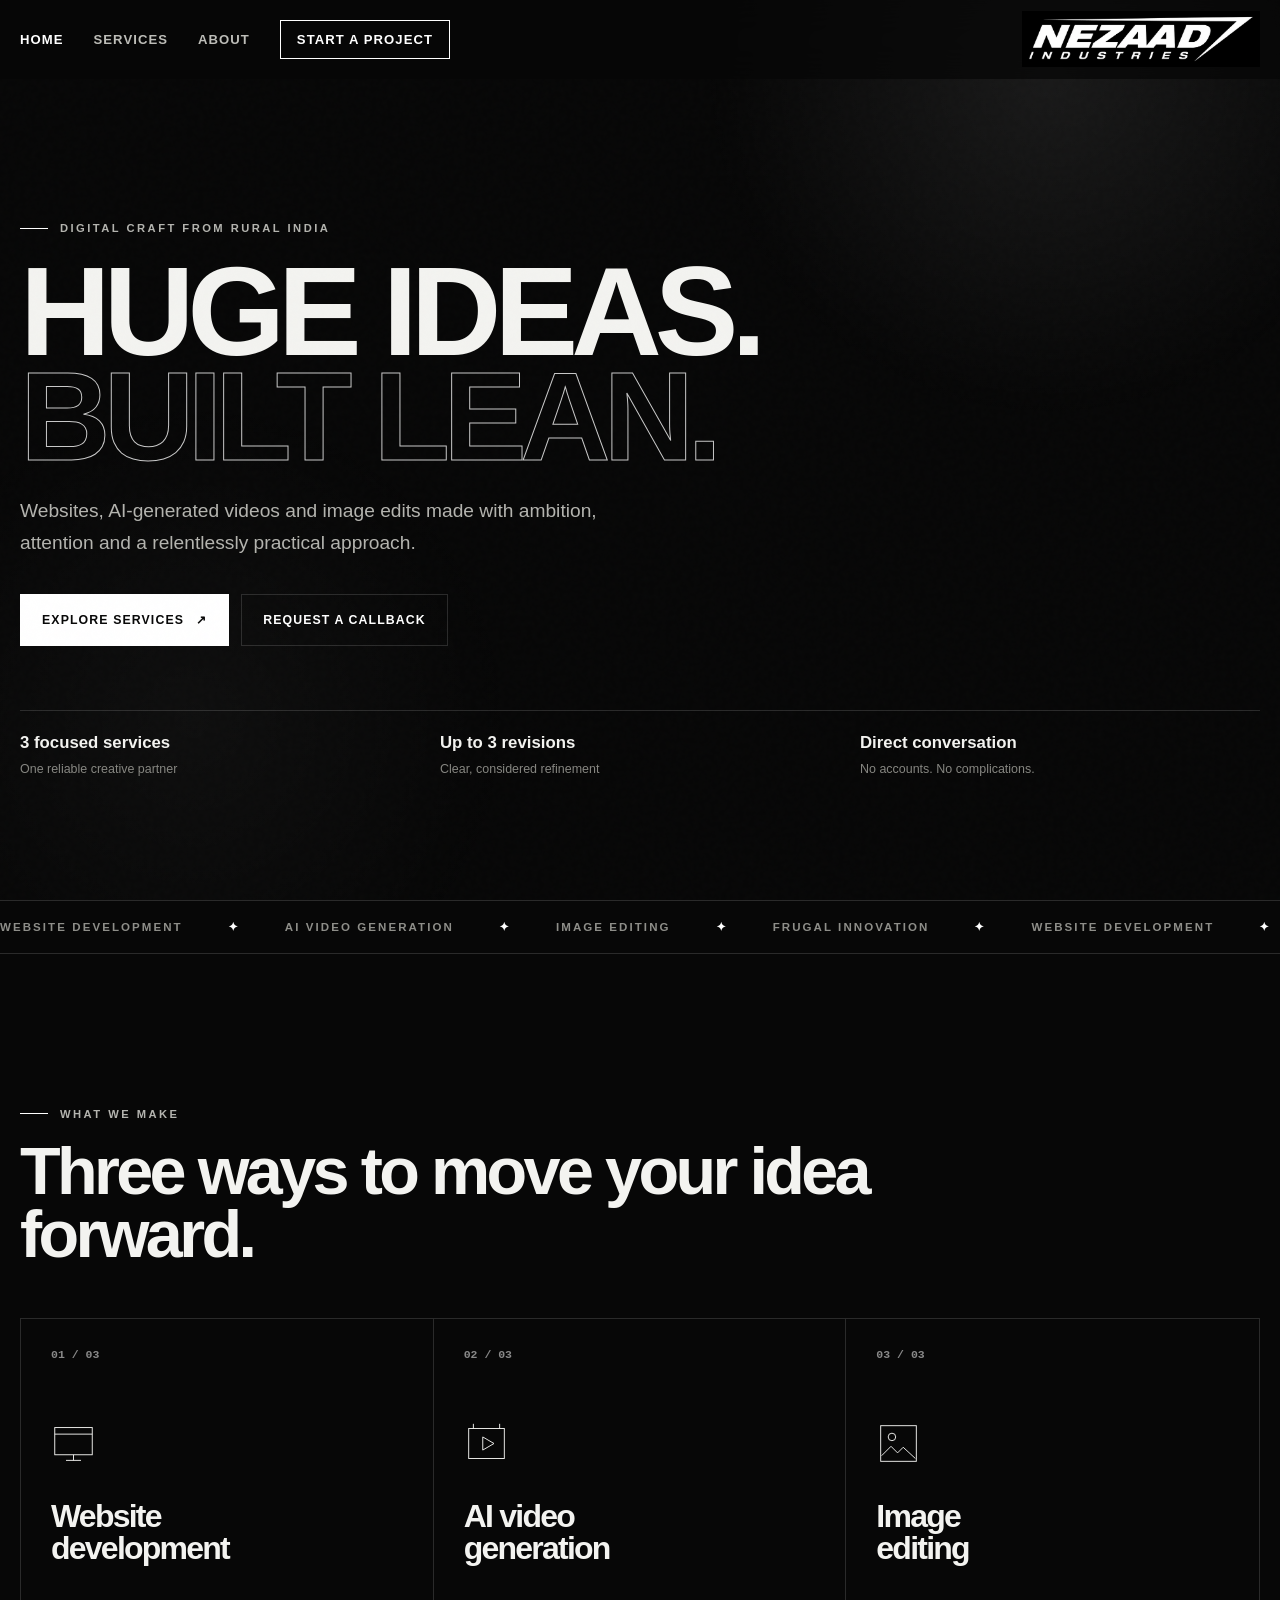
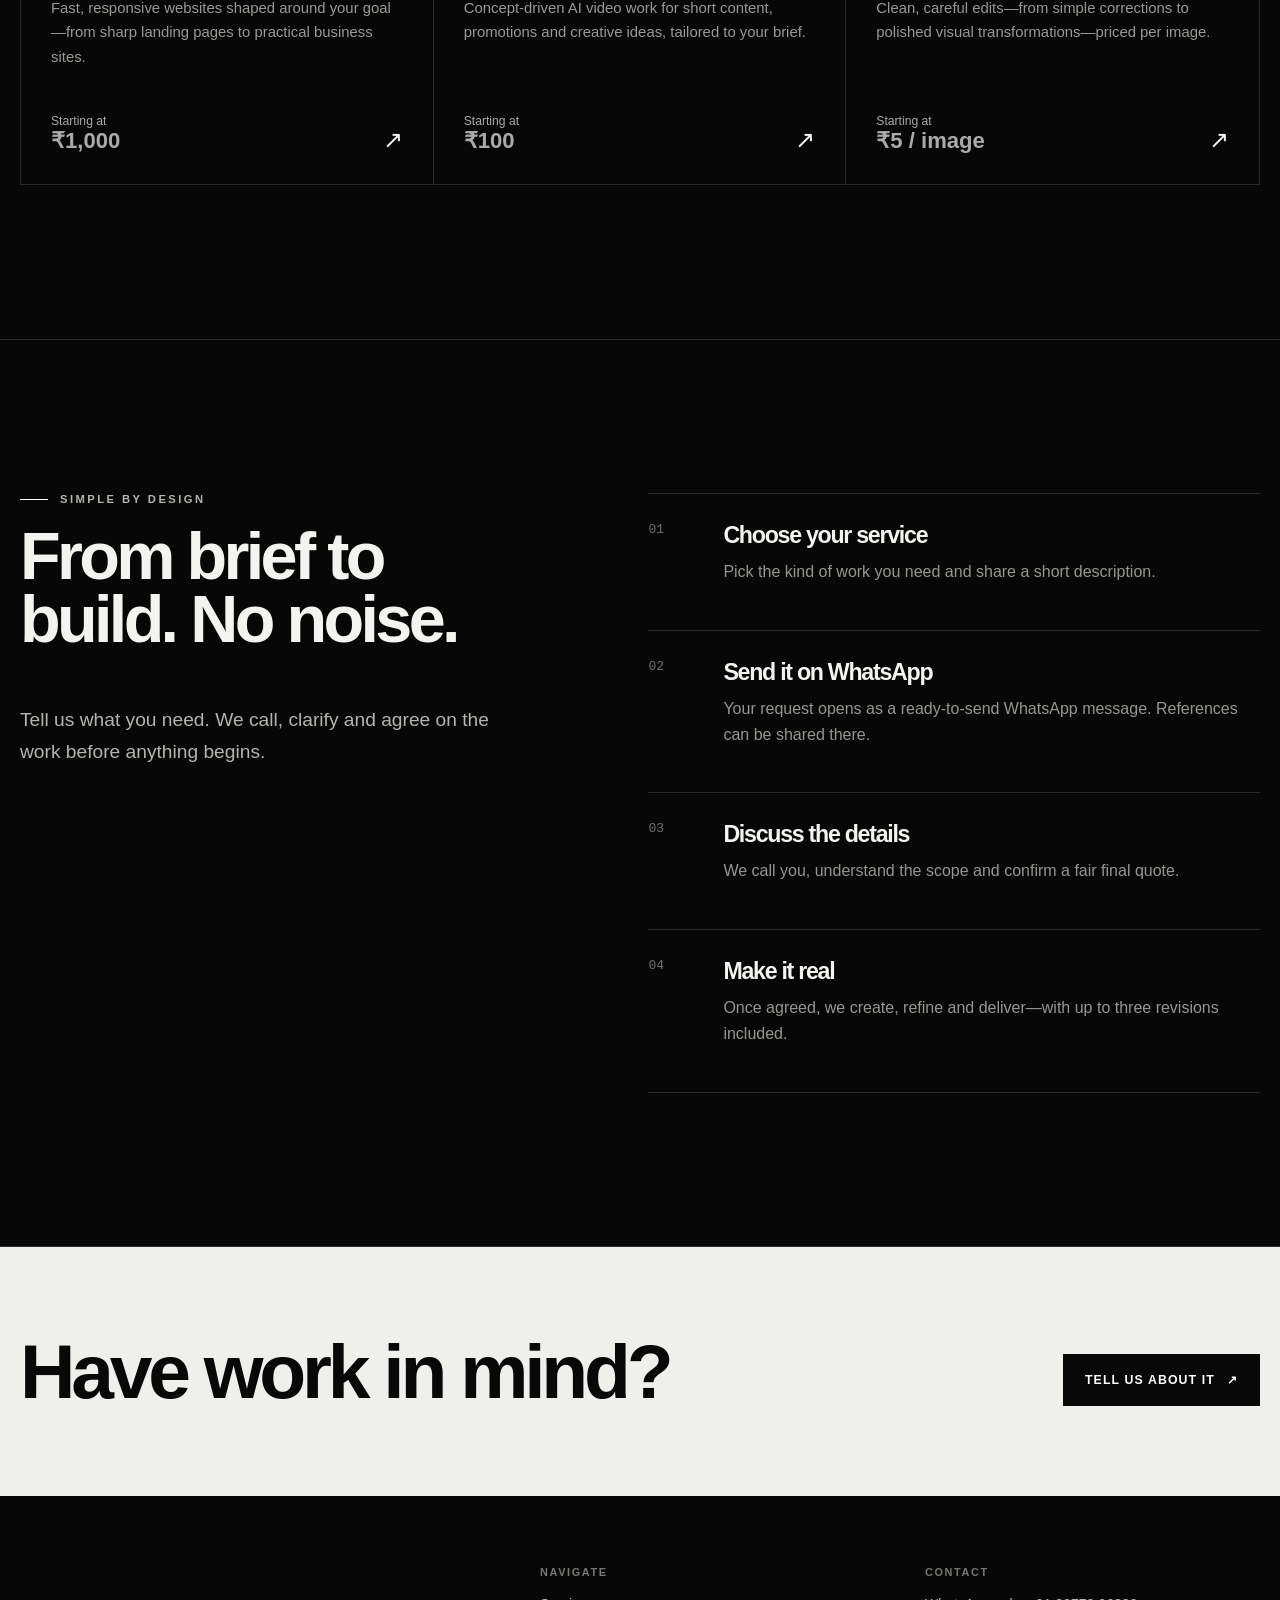
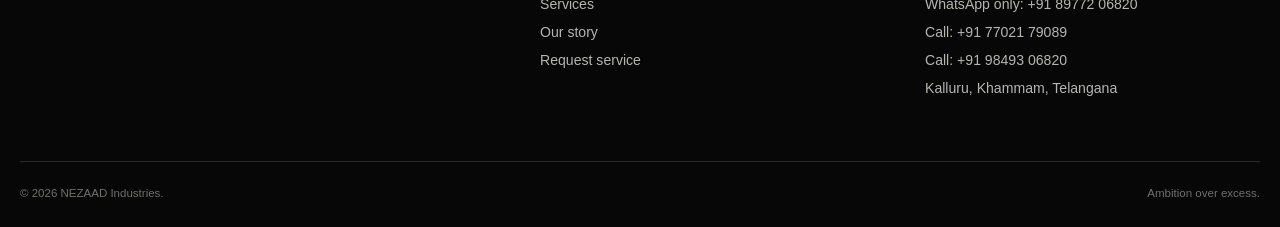
==== index.html @ 126085fe "Add files via upload" ====
<!doctype html>
<html lang="en">
<head>
  <meta charset="utf-8"><meta name="viewport" content="width=device-width,initial-scale=1">
  <title>NEZAAD Industries — Digital Work, Built Lean</title>
  <meta name="description" content="Affordable website development, AI video generation and image editing from NEZAAD Industries in Telangana, India.">
  <meta name="theme-color" content="#070707"><link rel="icon" href="assets/favicon.svg"><link rel="stylesheet" href="assets/styles.css">
</head>
<body>
<a class="skip-link" href="#main">Skip to content</a>
<header class="site-header"><div class="container nav">
  <a class="wordmark" href="index.html" aria-label="NEZAAD Industries home"><img src="assets/nezaad-logo-cropped.webp" alt="NEZAAD Industries"></a>
  <button class="menu-button" aria-label="Open navigation" aria-expanded="false"><svg viewBox="0 0 24 24" fill="none" stroke="currentColor"><path d="M3 7h18M3 12h18M3 17h18"/></svg></button>
  <nav class="nav-links" aria-label="Main navigation"><a href="index.html" aria-current="page">Home</a><a href="services.html">Services</a><a href="about.html">About</a><a class="nav-cta" href="contact.html">Start a project</a></nav>
</div></header>
<main id="main">
  <section class="hero"><div class="container hero-copy">
    <div class="eyebrow reveal">Digital craft from rural India</div>
    <h1 class="display reveal">Huge ideas.<br><em>Built lean.</em></h1>
    <p class="lede reveal">Websites, AI-generated videos and image edits made with ambition, attention and a relentlessly practical approach.</p>
    <div class="actions reveal"><a class="button" href="services.html">Explore services <span>↗</span></a><a class="button button-outline" href="contact.html">Request a callback</a></div>
    <div class="hero-bottom reveal"><div class="hero-stat"><strong>3 focused services</strong><span>One reliable creative partner</span></div><div class="hero-stat"><strong>Up to 3 revisions</strong><span>Clear, considered refinement</span></div><div class="hero-stat"><strong>Direct conversation</strong><span>No accounts. No complications.</span></div></div>
  </div></section>
  <div class="marquee" aria-hidden="true"><div class="marquee-track"><span>Website development</span><span>AI video generation</span><span>Image editing</span><span>Frugal innovation</span><span>Website development</span><span>AI video generation</span><span>Image editing</span><span>Frugal innovation</span></div></div>

  <section class="section"><div class="container">
    <div class="eyebrow reveal">What we make</div><h2 class="section-title reveal">Three ways to move your idea forward.</h2>
    <div class="service-grid reveal">
      <a class="service-card" href="contact.html?service=Website%20Development"><span class="card-index">01 / 03</span><svg class="card-icon" viewBox="0 0 48 48" fill="none" stroke="currentColor"><rect x="4" y="7" width="40" height="29"/><path d="M4 14h40M16 42h16M24 36v6"/></svg><h3>Website<br>development</h3><p class="card-copy">Fast, responsive websites shaped around your goal—from sharp landing pages to practical business sites.</p><div class="card-footer"><span class="card-price">Starting at<strong>₹1,000</strong></span><span class="arrow">↗</span></div></a>
      <a class="service-card" href="contact.html?service=AI%20Video%20Generation"><span class="card-index">02 / 03</span><svg class="card-icon" viewBox="0 0 48 48" fill="none" stroke="currentColor"><rect x="5" y="8" width="38" height="32"/><path d="m20 17 12 7-12 7zM10 3v5M38 3v5"/></svg><h3>AI video<br>generation</h3><p class="card-copy">Concept-driven AI video work for short content, promotions and creative ideas, tailored to your brief.</p><div class="card-footer"><span class="card-price">Starting at<strong>₹100</strong></span><span class="arrow">↗</span></div></a>
      <a class="service-card" href="contact.html?service=Image%20Editing"><span class="card-index">03 / 03</span><svg class="card-icon" viewBox="0 0 48 48" fill="none" stroke="currentColor"><rect x="5" y="5" width="38" height="38"/><circle cx="17" cy="17" r="4"/><path d="m6 37 10-10 7 7 6-6 13 12"/></svg><h3>Image<br>editing</h3><p class="card-copy">Clean, careful edits—from simple corrections to polished visual transformations—priced per image.</p><div class="card-footer"><span class="card-price">Starting at<strong>₹5 / image</strong></span><span class="arrow">↗</span></div></a>
    </div>
  </div></section>

  <section class="section"><div class="container split">
    <div class="sticky-copy"><div class="eyebrow reveal">Simple by design</div><h2 class="section-title reveal">From brief to build. No noise.</h2><p class="lede reveal">Tell us what you need. We call, clarify and agree on the work before anything begins.</p></div>
    <div class="steps reveal"><div class="step"><span class="step-num">01</span><div><h3>Choose your service</h3><p>Pick the kind of work you need and share a short description.</p></div></div><div class="step"><span class="step-num">02</span><div><h3>Send it on WhatsApp</h3><p>Your request opens as a ready-to-send WhatsApp message. References can be shared there.</p></div></div><div class="step"><span class="step-num">03</span><div><h3>Discuss the details</h3><p>We call you, understand the scope and confirm a fair final quote.</p></div></div><div class="step"><span class="step-num">04</span><div><h3>Make it real</h3><p>Once agreed, we create, refine and deliver—with up to three revisions included.</p></div></div></div>
  </div></section>

  <section class="cta-band"><div class="container cta-band-inner"><h2>Have work in mind?</h2><a class="button" href="contact.html">Tell us about it <span>↗</span></a></div></section>
</main>
<footer class="footer"><div class="container"><div class="footer-top"><div><h3>Navigate</h3><div class="footer-links"><a href="services.html">Services</a><a href="about.html">Our story</a><a href="contact.html">Request service</a></div></div><div><h3>Contact</h3><div class="footer-links"><a href="https://wa.me/918977206820" target="_blank" rel="noopener">WhatsApp only: +91 89772 06820</a><a href="tel:+917702179089">Call: +91 77021 79089</a><a href="tel:+919849306820">Call: +91 98493 06820</a><span>Kalluru, Khammam, Telangana</span></div></div></div><div class="footer-bottom"><span>© <span data-year></span> NEZAAD Industries.</span><span>Ambition over excess.</span></div></div></footer>
<script src="assets/script.js"></script>
</body></html>
---- assets/styles.css ----
/* NEZAAD Industries — monochrome design system */
:root {
  --ink: #070707;
  --paper: #f3f3f0;
  --muted: #a6a6a1;
  --line: rgba(255,255,255,.14);
  --panel: #101010;
  --max: 1240px;
  --radius: 2px;
}
* { box-sizing: border-box; }
html { scroll-behavior: smooth; }
body {
  margin: 0;
  color: var(--paper);
  background: var(--ink);
  font-family: Inter, ui-sans-serif, -apple-system, BlinkMacSystemFont, "Segoe UI", sans-serif;
  -webkit-font-smoothing: antialiased;
  overflow-x: hidden;
}
body::before {
  content: ""; position: fixed; inset: 0; z-index: -2; pointer-events: none;
  background: radial-gradient(circle at 82% 8%, rgba(255,255,255,.08), transparent 26%),
              radial-gradient(circle at 15% 80%, rgba(255,255,255,.035), transparent 25%);
}
body::after {
  content: ""; position: fixed; inset: 0; z-index: 10; pointer-events: none; opacity: .025;
  background-image: url("data:image/svg+xml,%3Csvg viewBox='0 0 180 180' xmlns='http://www.w3.org/2000/svg'%3E%3Cfilter id='n'%3E%3CfeTurbulence type='fractalNoise' baseFrequency='.9' numOctaves='4' stitchTiles='stitch'/%3E%3C/filter%3E%3Crect width='100%25' height='100%25' filter='url(%23n)' opacity='.7'/%3E%3C/svg%3E");
}
a { color: inherit; text-decoration: none; }
button, input, textarea, select { font: inherit; }
img { display: block; max-width: 100%; }
::selection { color: #000; background: #fff; }
.container { width: min(calc(100% - 40px), var(--max)); margin-inline: auto; }
.skip-link { position: fixed; left: 16px; top: -80px; z-index: 100; padding: 12px 16px; background: #fff; color: #000; }
.skip-link:focus { top: 16px; }

/* Header */
.site-header { position: sticky; top: 0; z-index: 50; border-bottom: 1px solid transparent; background: rgba(7,7,7,.76); backdrop-filter: blur(18px); transition: border-color .3s; }
.site-header.scrolled { border-color: var(--line); }
.nav { min-height: 78px; display: flex; align-items: center; justify-content: space-between; }
.wordmark { font-size: 1rem; font-weight: 900; letter-spacing: -.03em; }
.wordmark span { color: var(--muted); font-size: .7rem; margin-left: 7px; letter-spacing: .18em; font-weight: 600; }
.nav-links { display: flex; align-items: center; gap: 30px; }
.nav-links > a { color: #bdbdb8; font-size: .82rem; font-weight: 650; letter-spacing: .08em; text-transform: uppercase; transition: color .2s; }
.nav-links > a:hover, .nav-links > a[aria-current="page"] { color: #fff; }
.nav-cta { border: 1px solid #fff !important; padding: 11px 16px; color: #fff !important; }
.menu-button { display: none; width: 44px; height: 44px; color: #fff; background: transparent; border: 1px solid var(--line); }
.menu-button svg { width: 20px; margin: auto; }

/* Shared typography */
.eyebrow { display: flex; align-items: center; gap: 12px; color: #b4b4af; font-size: .7rem; font-weight: 700; letter-spacing: .22em; text-transform: uppercase; }
.eyebrow::before { content: ""; width: 28px; height: 1px; background: #fff; }
h1, h2, h3, p { margin-top: 0; }
h1, h2, h3 { letter-spacing: -.055em; }
.display { margin: 25px 0; font-size: clamp(3.4rem, 9.8vw, 9.4rem); line-height: .84; font-weight: 850; text-transform: uppercase; }
.display em { color: transparent; -webkit-text-stroke: 1px rgba(255,255,255,.78); font-style: normal; }
.section-title { max-width: 880px; margin: 20px 0 52px; font-size: clamp(2.4rem, 5.2vw, 5.4rem); line-height: .95; font-weight: 800; }
.lede { max-width: 640px; color: #b4b4af; font-size: clamp(1.05rem, 1.5vw, 1.28rem); line-height: 1.7; }
.meta { color: #888883; font-size: .76rem; letter-spacing: .12em; text-transform: uppercase; }

/* Buttons */
.actions { display: flex; flex-wrap: wrap; gap: 12px; margin-top: 34px; }
.button { display: inline-flex; min-height: 52px; align-items: center; justify-content: center; gap: 12px; padding: 0 21px; border: 1px solid #fff; background: #fff; color: #080808; cursor: pointer; font-size: .77rem; font-weight: 800; letter-spacing: .09em; text-transform: uppercase; transition: .25s ease; }
.button:hover { background: transparent; color: #fff; transform: translateY(-2px); }
.button-outline { background: transparent; color: #fff; border-color: var(--line); }
.button-outline:hover { border-color: #fff; }
.button svg { width: 17px; height: 17px; }

/* Home */
.hero { min-height: calc(100svh - 78px); display: grid; align-items: center; padding: 70px 0 50px; border-bottom: 1px solid var(--line); position: relative; }
.hero-copy { position: relative; z-index: 1; }
.hero-logo { position: absolute; right: -6vw; top: 50%; width: min(53vw, 780px); opacity: .09; transform: translateY(-50%) rotate(-3deg); filter: contrast(1.3); pointer-events: none; }
.hero-bottom { margin-top: 64px; padding-top: 22px; border-top: 1px solid var(--line); display: grid; grid-template-columns: 1fr 1fr 1fr; gap: 20px; }
.hero-stat strong { display: block; font-size: 1.05rem; margin-bottom: 6px; }
.hero-stat span { color: #868681; font-size: .78rem; }
.marquee { border-bottom: 1px solid var(--line); overflow: hidden; }
.marquee-track { width: max-content; display: flex; gap: 45px; padding: 19px 0; animation: ticker 25s linear infinite; color: #8e8e89; font-size: .72rem; font-weight: 700; letter-spacing: .18em; text-transform: uppercase; }
.marquee-track span::after { content: "✦"; margin-left: 45px; color: #fff; }
@keyframes ticker { to { transform: translateX(-50%); } }
.section { padding: clamp(90px, 12vw, 170px) 0; border-bottom: 1px solid var(--line); }
.service-grid { display: grid; grid-template-columns: repeat(3,1fr); border: 1px solid var(--line); }
.service-card { min-height: 420px; padding: 30px; display: flex; flex-direction: column; border-right: 1px solid var(--line); transition: .35s ease; position: relative; overflow: hidden; }
.service-card:last-child { border-right: 0; }
.service-card::after { content: ""; position: absolute; inset: 100% 0 0; background: #f1f1ee; transition: inset .38s cubic-bezier(.2,.8,.2,1); z-index: -1; }
.service-card:hover { color: #090909; }
.service-card:hover::after { inset: 0; }
.service-card:hover .card-copy, .service-card:hover .card-price { color: #41413e; }
.card-index { font: 600 .72rem/1 monospace; color: #888; }
.card-icon { width: 45px; height: 45px; margin: 60px 0 34px; }
.service-card h3 { font-size: 2rem; line-height: 1; }
.card-copy { color: #999994; line-height: 1.65; font-size: .93rem; transition: color .3s; }
.card-footer { margin-top: auto; display: flex; justify-content: space-between; align-items: end; padding-top: 30px; }
.card-price { color: #aaa; font-size: .76rem; transition: color .3s; }
.card-price strong { display: block; color: currentColor; font-size: 1.38rem; }
.arrow { font-size: 1.5rem; }
.split { display: grid; grid-template-columns: .9fr 1.1fr; gap: clamp(50px, 10vw, 150px); align-items: start; }
.sticky-copy { position: sticky; top: 120px; }
.steps { border-top: 1px solid var(--line); }
.step { display: grid; grid-template-columns: 55px 1fr; gap: 20px; padding: 28px 0; border-bottom: 1px solid var(--line); }
.step-num { color: #70706c; font-family: monospace; }
.step h3 { margin-bottom: 10px; font-size: 1.45rem; }
.step p { color: #969691; line-height: 1.65; }
.cta-band { padding: 90px 0; background: #efefec; color: #080808; }
.cta-band-inner { display: flex; justify-content: space-between; align-items: end; gap: 30px; }
.cta-band h2 { max-width: 750px; margin: 0; font-size: clamp(2.7rem, 6vw, 6rem); line-height: .9; }
.cta-band .button { background: #080808; color: #fff; border-color: #080808; white-space: nowrap; }
.cta-band .button:hover { background: transparent; color: #080808; }

/* Inner pages */
.page-hero { padding: clamp(90px, 13vw, 165px) 0 80px; border-bottom: 1px solid var(--line); }
.page-hero h1 { max-width: 1100px; margin: 28px 0 35px; font-size: clamp(3.5rem, 9vw, 8.8rem); line-height: .87; text-transform: uppercase; }
.page-hero .lede { margin-left: auto; }
.detail-list { border-top: 1px solid var(--line); }
.detail-row { display: grid; grid-template-columns: 70px 1.2fr 1.1fr auto; gap: 35px; align-items: start; padding: 48px 0; border-bottom: 1px solid var(--line); }
.detail-num { color: #72726e; font-family: monospace; }
.detail-row h2 { font-size: clamp(1.8rem, 3vw, 3.1rem); }
.detail-row p { color: #999994; line-height: 1.7; }
.detail-price { min-width: 130px; text-align: right; }
.detail-price strong { font-size: 1.45rem; }
.tags { display: flex; flex-wrap: wrap; gap: 7px; margin-top: 19px; }
.tag { padding: 8px 10px; border: 1px solid var(--line); color: #aaa; font-size: .68rem; text-transform: uppercase; letter-spacing: .08em; }
.terms-note { margin-top: 55px; padding: 25px; border: 1px solid var(--line); color: #a6a6a1; line-height: 1.7; }
.terms-note strong { color: #fff; }
.story-grid { display: grid; grid-template-columns: 1fr 1fr; gap: clamp(50px, 10vw, 150px); }
.story-large { font-size: clamp(2rem, 3.8vw, 4rem); line-height: 1.08; font-weight: 700; letter-spacing: -.04em; }
.story-copy p { color: #aaa; font-size: 1.05rem; line-height: 1.85; }
.values { display: grid; grid-template-columns: repeat(3,1fr); margin-top: 90px; border-top: 1px solid var(--line); }
.value { padding: 28px 30px 10px 0; border-right: 1px solid var(--line); }
.value + .value { padding-left: 30px; }
.value:last-child { border-right: 0; }
.value strong { display: block; margin: 25px 0 15px; font-size: 1.3rem; }
.value p { color: #92928d; line-height: 1.6; }

/* Form */
.contact-layout { display: grid; grid-template-columns: .7fr 1.3fr; gap: clamp(50px, 9vw, 125px); }
.contact-aside { position: sticky; top: 120px; align-self: start; }
.contact-item { display: block; margin-top: 28px; padding-top: 20px; border-top: 1px solid var(--line); }
.contact-item span { display: block; color: #797975; margin-bottom: 7px; font-size: .68rem; letter-spacing: .14em; text-transform: uppercase; }
.contact-item strong { font-size: 1.02rem; }
.form { display: grid; grid-template-columns: 1fr 1fr; gap: 24px 18px; }
.field { display: flex; flex-direction: column; gap: 9px; }
.field.full { grid-column: 1/-1; }
.field label { color: #a9a9a4; font-size: .72rem; font-weight: 700; letter-spacing: .11em; text-transform: uppercase; }
.field input, .field textarea, .field select { width: 100%; color: #fff; background: #0d0d0d; border: 1px solid #292929; border-radius: 0; outline: 0; padding: 16px; transition: border .2s, background .2s; }
.field input, .field select { height: 55px; }
.field textarea { min-height: 150px; resize: vertical; }
.field input:focus, .field textarea:focus, .field select:focus { border-color: #fff; background: #111; }
.field select { appearance: none; background-image: linear-gradient(45deg,transparent 50%,#aaa 50%),linear-gradient(135deg,#aaa 50%,transparent 50%); background-position: calc(100% - 20px) 24px,calc(100% - 15px) 24px; background-size: 5px 5px; background-repeat: no-repeat; }
.field option { background: #111; }
.checkbox { grid-column: 1/-1; display: flex; gap: 12px; color: #999; line-height: 1.5; font-size: .82rem; }
.checkbox input { accent-color: #fff; width: 18px; height: 18px; flex: 0 0 auto; }
.form-note { grid-column: 1/-1; color: #70706c; font-size: .75rem; line-height: 1.6; }
.submit-row { grid-column: 1/-1; display: flex; align-items: center; gap: 16px; flex-wrap: wrap; }
.submit-row .button { min-width: 220px; }
#form-status { color: #aaa; font-size: .8rem; }

/* Footer */
.footer { padding: 70px 0 28px; }
.footer-top { display: grid; grid-template-columns: 1.3fr 1fr 1fr; gap: 50px; padding-bottom: 65px; }
.footer-logo { width: min(380px,100%); opacity: .92; }
.footer h3 { margin-bottom: 18px; color: #777773; font-size: .68rem; letter-spacing: .15em; text-transform: uppercase; }
.footer-links { display: flex; flex-direction: column; gap: 12px; color: #b5b5b0; font-size: .88rem; }
.footer-links a:hover { color: #fff; }
.footer-bottom { display: flex; justify-content: space-between; gap: 20px; padding-top: 25px; border-top: 1px solid var(--line); color: #6f6f6b; font-size: .72rem; }

.reveal { opacity: 0; transform: translateY(24px); transition: opacity .7s ease, transform .7s ease; }
.reveal.visible { opacity: 1; transform: none; }
@media (prefers-reduced-motion: reduce) { html { scroll-behavior: auto; } *, *::before, *::after { animation-duration: .01ms !important; animation-iteration-count: 1 !important; transition-duration: .01ms !important; } .reveal { opacity: 1; transform: none; } }

@media (max-width: 820px) {
  .container { width: min(calc(100% - 28px), var(--max)); }
  .nav { min-height: 68px; }
  .menu-button { display: grid; place-items: center; }
  .nav-links { display: none; position: absolute; left: 0; right: 0; top: 68px; padding: 18px 14px 25px; background: #090909; border-bottom: 1px solid var(--line); flex-direction: column; align-items: stretch; gap: 0; }
  .nav-links.open { display: flex; }
  .nav-links > a { padding: 16px; border-bottom: 1px solid var(--line); }
  .nav-cta { margin-top: 10px; text-align: center; }
  .hero { min-height: auto; padding-top: 90px; }
  .display { font-size: clamp(3.15rem, 17vw, 6.5rem); }
  .hero-logo { width: 100vw; right: -35vw; top: 35%; }
  .hero-bottom { grid-template-columns: 1fr; gap: 16px; margin-top: 58px; }
  .service-grid { grid-template-columns: 1fr; }
  .service-card { min-height: 355px; border-right: 0; border-bottom: 1px solid var(--line); }
  .service-card:last-child { border-bottom: 0; }
  .card-icon { margin: 38px 0 25px; }
  .split, .story-grid, .contact-layout { grid-template-columns: 1fr; }
  .sticky-copy, .contact-aside { position: static; }
  .cta-band-inner { align-items: start; flex-direction: column; }
  .detail-row { grid-template-columns: 45px 1fr; gap: 20px 10px; }
  .detail-row > p, .detail-price { grid-column: 2; text-align: left; }
  .values { grid-template-columns: 1fr; }
  .value, .value + .value { padding: 25px 0; border-right: 0; border-bottom: 1px solid var(--line); }
  .form { grid-template-columns: 1fr; }
  .field, .field.full, .checkbox, .form-note, .submit-row { grid-column: 1; }
  .footer-top { grid-template-columns: 1fr 1fr; }
  .footer-brand { grid-column: 1/-1; }
  .footer-bottom { flex-direction: column; }
}

/* Primary brand logo treatment */
.wordmark { display: block; width: clamp(178px, 19vw, 238px); }
.wordmark img { width: 100%; height: auto; }
.hero-brand { width: min(580px, 77vw); margin: 0 0 clamp(44px, 7vh, 74px); }
@media (max-width: 820px) {
  .wordmark { width: 170px; }
  .hero-brand { width: min(500px, 92vw); margin-bottom: 50px; }
}

/* Header composition: navigation left, brand mark upper-right */
.wordmark { order: 3; margin-left: 34px; flex: 0 0 auto; }
.nav-links { order: 1; margin-right: auto; }
.menu-button { order: 1; }
.footer-top { grid-template-columns: 1fr 1fr; max-width: 720px; margin-left: auto; }
@media (max-width: 820px) {
  .nav { justify-content: space-between; }
  .wordmark { order: 3; margin-left: auto; width: min(168px, 52vw); }
  .menu-button { order: 1; }
  .nav-links { order: 2; }
  .footer-top { grid-template-columns: 1fr 1fr; margin-left: 0; max-width: none; }
}
@media (max-width: 480px) {
  .footer-top { grid-template-columns: 1fr; gap: 34px; }
  .display { font-size: clamp(2.85rem, 16vw, 4.8rem); }
  .page-hero h1 { font-size: clamp(2.8rem, 15vw, 5rem); }
  .section { padding-block: 78px; }
  .service-card { min-height: 330px; padding: 24px; }
  .submit-row .button { width: 100%; min-width: 0; }
}
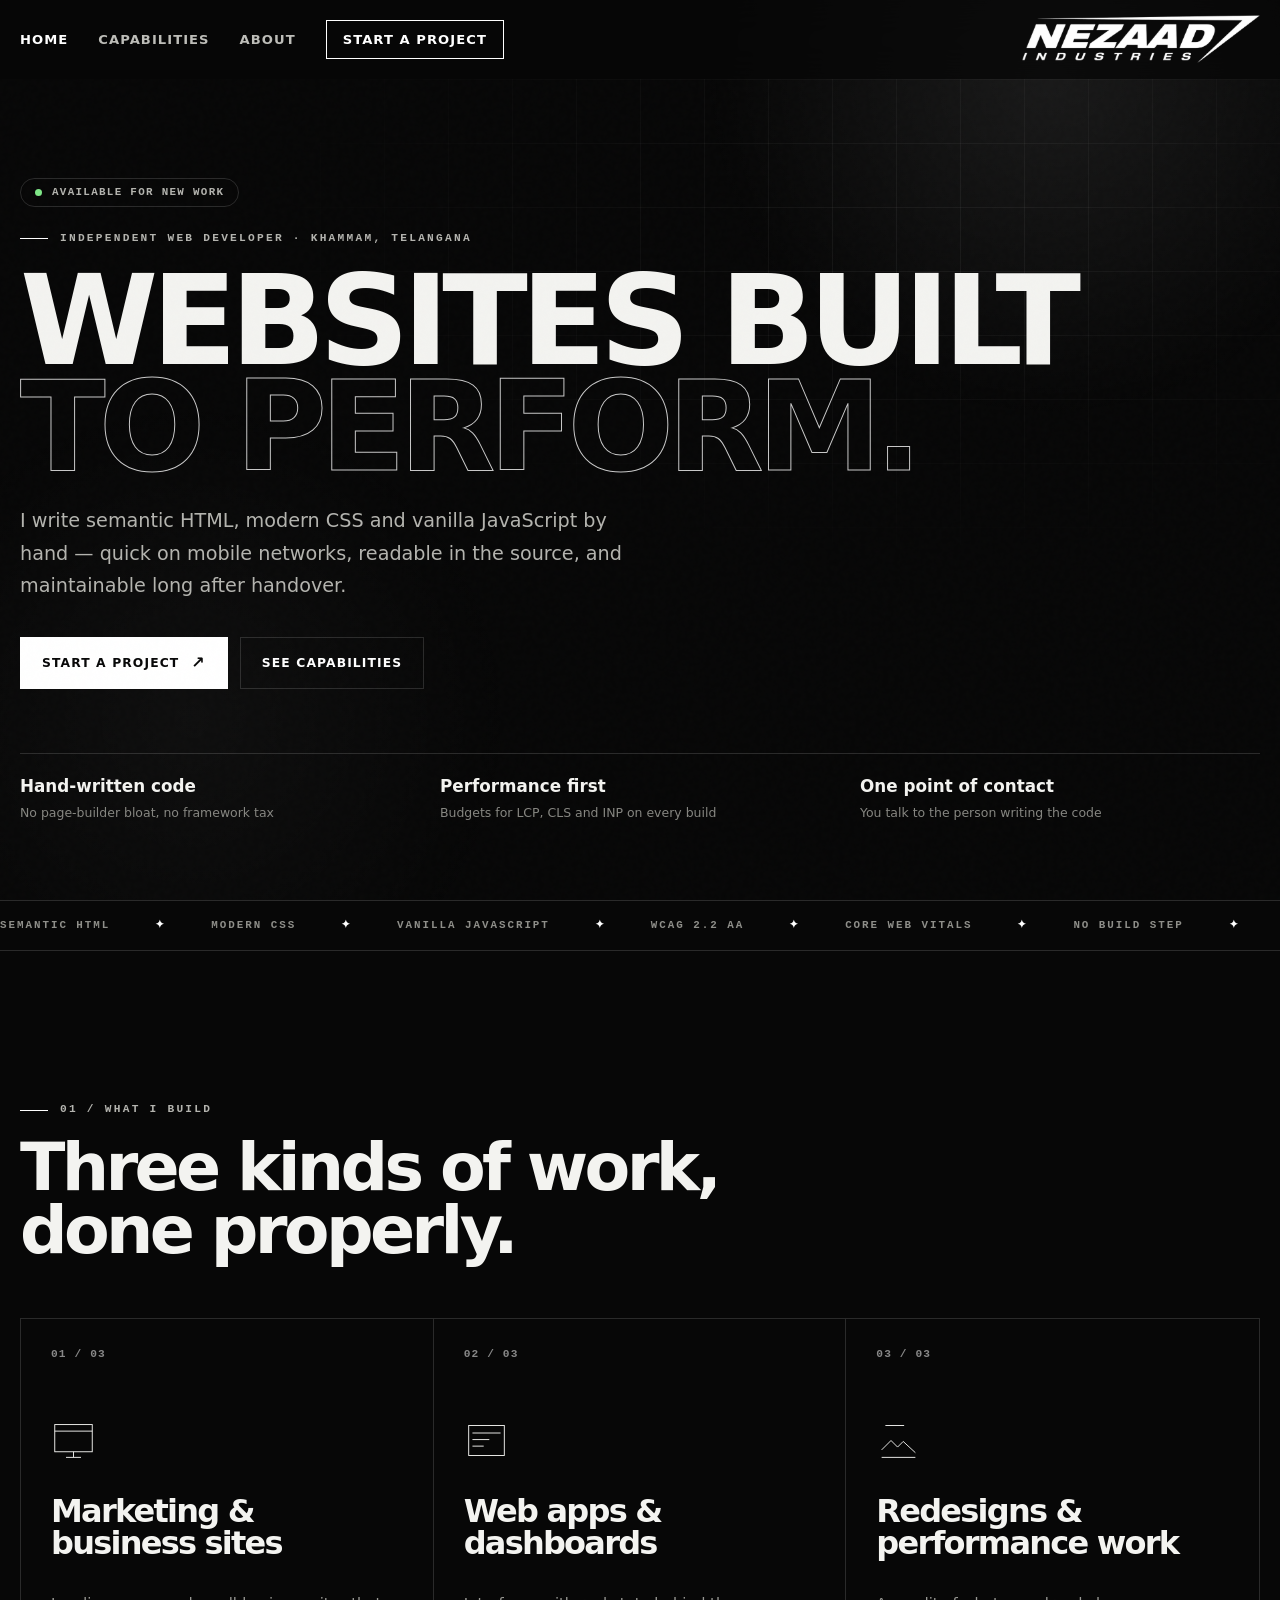
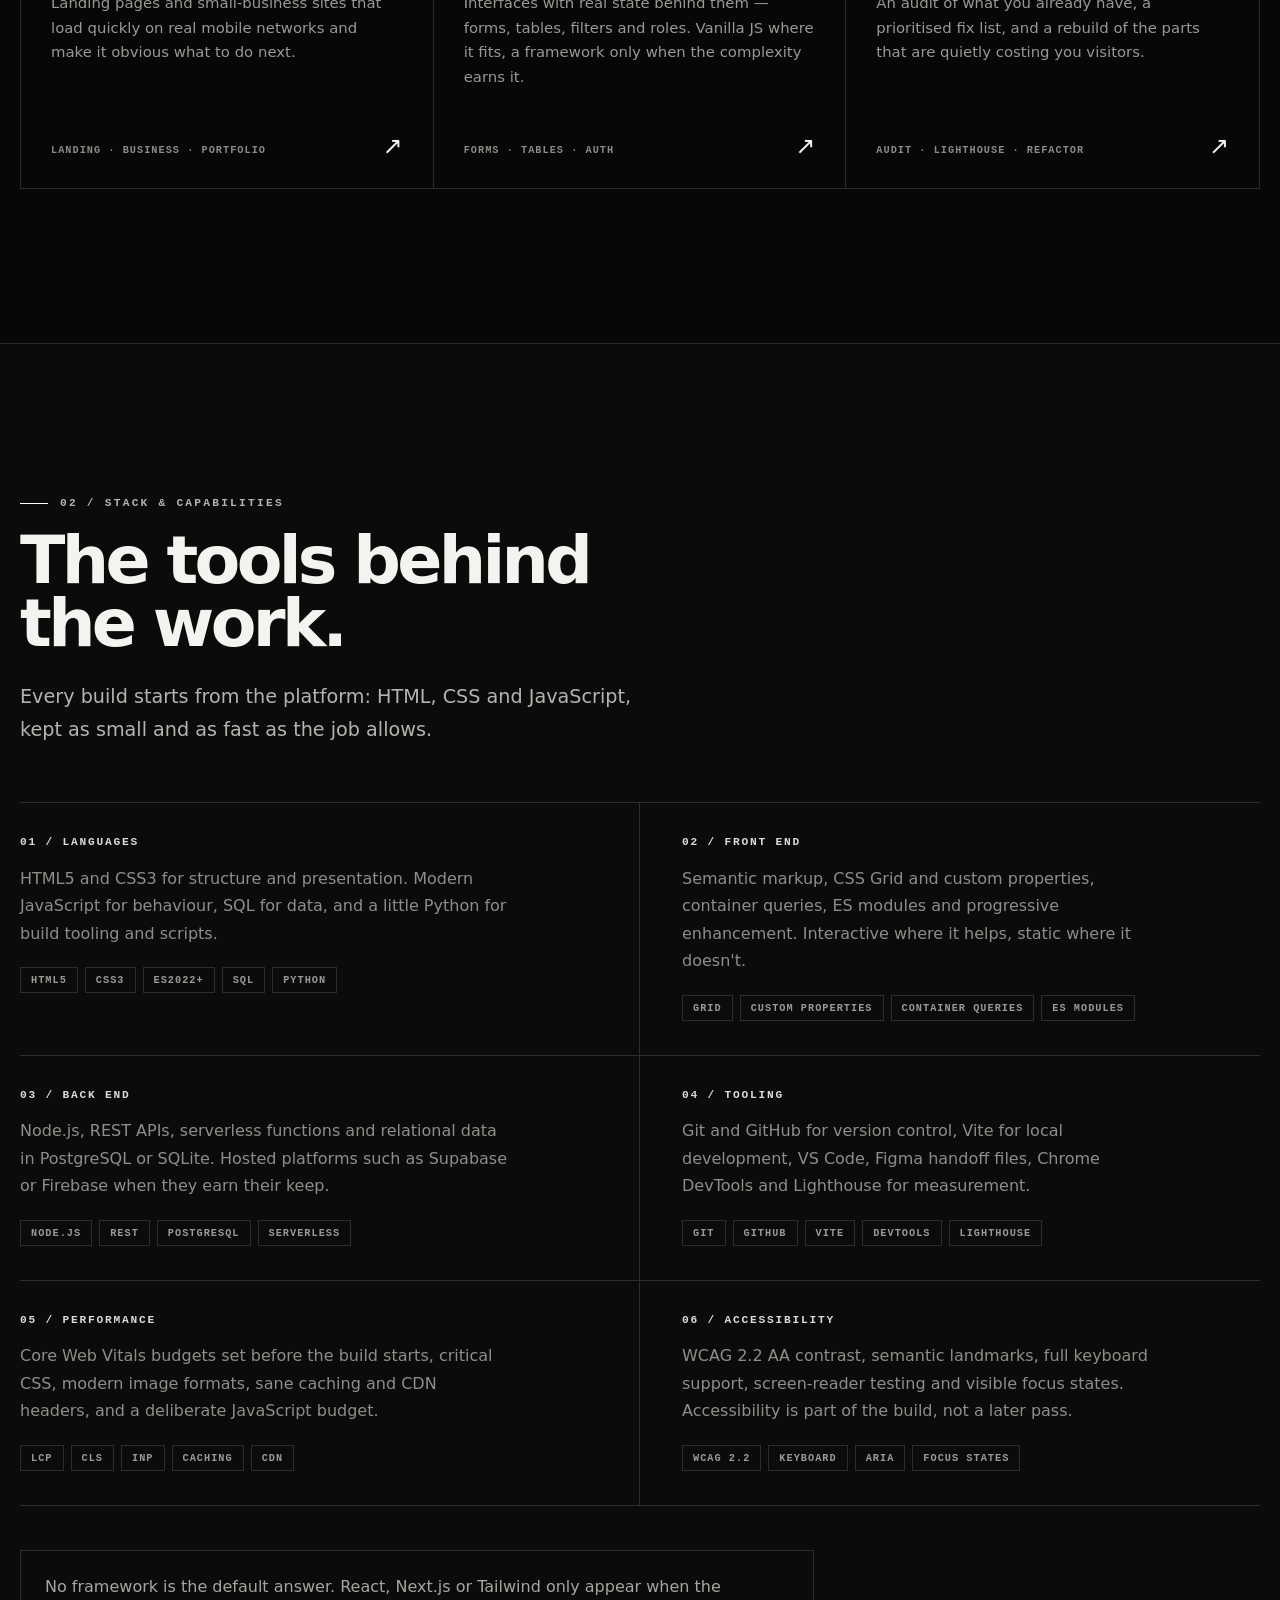
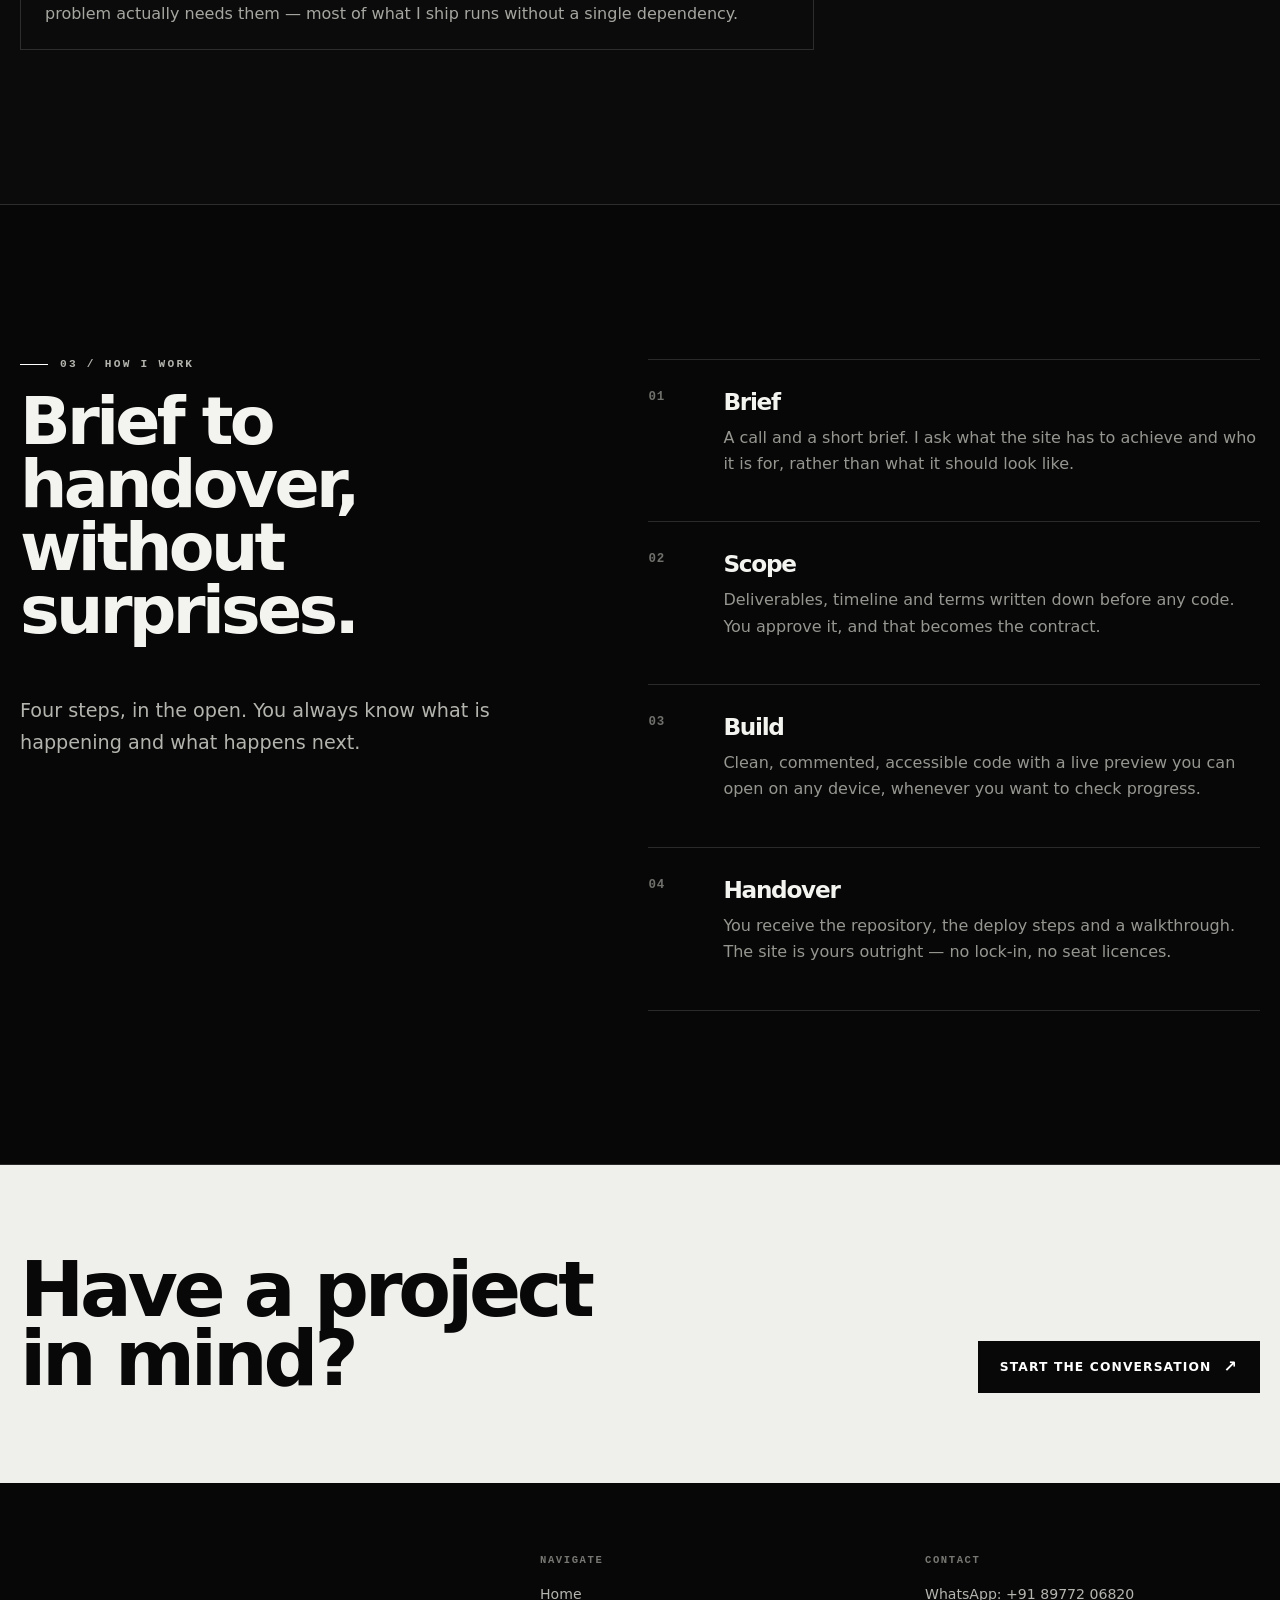
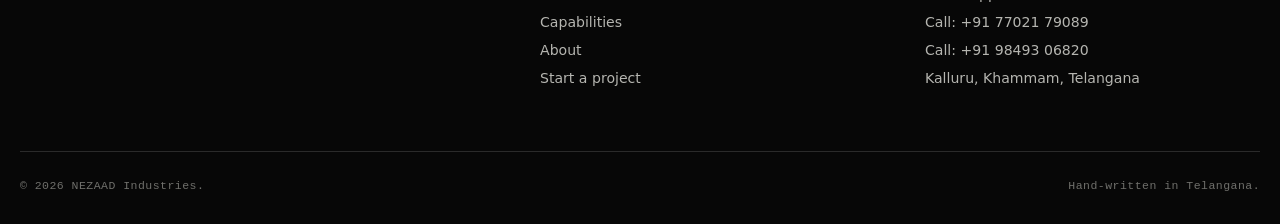
==== commit a3f50ffc: "Reposition site as an independent web developer's portfolio Removes the three productised services (" ====
--- a/index.html
+++ b/index.html
@@ -1,44 +1,138 @@
 <!doctype html>
 <html lang="en">
 <head>
-  <meta charset="utf-8"><meta name="viewport" content="width=device-width,initial-scale=1">
-  <title>NEZAAD Industries — Digital Work, Built Lean</title>
-  <meta name="description" content="Affordable website development, AI video generation and image editing from NEZAAD Industries in Telangana, India.">
-  <meta name="theme-color" content="#070707"><link rel="icon" href="assets/favicon.svg"><link rel="stylesheet" href="assets/styles.css">
+  <meta charset="utf-8">
+  <meta name="viewport" content="width=device-width,initial-scale=1">
+  <title>Nezaad — Independent Web Developer in Telangana</title>
+  <meta name="description" content="I design and build fast, accessible websites and web apps by hand: semantic HTML, modern CSS and vanilla JavaScript. Based in Khammam, Telangana.">
+  <meta name="theme-color" content="#070707">
+  <link rel="icon" href="assets/favicon.svg">
+  <link rel="stylesheet" href="assets/styles.css">
+  <noscript><style>.reveal{opacity:1;transform:none}</style></noscript>
+  
+  <meta property="og:type" content="website">
+  <meta property="og:title" content="Nezaad — Independent Web Developer in Telangana">
+  <meta property="og:description" content="Fast, accessible websites and web apps, hand-written in semantic HTML, modern CSS and vanilla JavaScript.">
+  <meta property="og:image" content="assets/nezaad-logo.webp">
+  <meta name="twitter:card" content="summary_large_image">
 </head>
 <body>
 <a class="skip-link" href="#main">Skip to content</a>
 <header class="site-header"><div class="container nav">
-  <a class="wordmark" href="index.html" aria-label="NEZAAD Industries home"><img src="assets/nezaad-logo-cropped.webp" alt="NEZAAD Industries"></a>
-  <button class="menu-button" aria-label="Open navigation" aria-expanded="false"><svg viewBox="0 0 24 24" fill="none" stroke="currentColor"><path d="M3 7h18M3 12h18M3 17h18"/></svg></button>
-  <nav class="nav-links" aria-label="Main navigation"><a href="index.html" aria-current="page">Home</a><a href="services.html">Services</a><a href="about.html">About</a><a class="nav-cta" href="contact.html">Start a project</a></nav>
+  <a class="wordmark" href="index.html" aria-label="NEZAAD Industries — home"><img src="assets/nezaad-wordmark.webp" alt="NEZAAD Industries"></a>
+  <button class="menu-button" aria-label="Open navigation" aria-expanded="false" aria-controls="primary-nav"><svg viewBox="0 0 24 24" fill="none" stroke="currentColor" aria-hidden="true"><path d="M3 7h18M3 12h18M3 17h18"/></svg></button>
+  <nav class="nav-links" id="primary-nav" aria-label="Main navigation"><a href="index.html" aria-current="page">Home</a><a href="capabilities.html">Capabilities</a><a href="about.html">About</a><a class="nav-cta" href="contact.html">Start a project</a></nav>
 </div></header>
 <main id="main">
   <section class="hero"><div class="container hero-copy">
-    <div class="eyebrow reveal">Digital craft from rural India</div>
-    <h1 class="display reveal">Huge ideas.<br><em>Built lean.</em></h1>
-    <p class="lede reveal">Websites, AI-generated videos and image edits made with ambition, attention and a relentlessly practical approach.</p>
-    <div class="actions reveal"><a class="button" href="services.html">Explore services <span>↗</span></a><a class="button button-outline" href="contact.html">Request a callback</a></div>
-    <div class="hero-bottom reveal"><div class="hero-stat"><strong>3 focused services</strong><span>One reliable creative partner</span></div><div class="hero-stat"><strong>Up to 3 revisions</strong><span>Clear, considered refinement</span></div><div class="hero-stat"><strong>Direct conversation</strong><span>No accounts. No complications.</span></div></div>
-  </div></section>
-  <div class="marquee" aria-hidden="true"><div class="marquee-track"><span>Website development</span><span>AI video generation</span><span>Image editing</span><span>Frugal innovation</span><span>Website development</span><span>AI video generation</span><span>Image editing</span><span>Frugal innovation</span></div></div>
-
-  <section class="section"><div class="container">
-    <div class="eyebrow reveal">What we make</div><h2 class="section-title reveal">Three ways to move your idea forward.</h2>
-    <div class="service-grid reveal">
-      <a class="service-card" href="contact.html?service=Website%20Development"><span class="card-index">01 / 03</span><svg class="card-icon" viewBox="0 0 48 48" fill="none" stroke="currentColor"><rect x="4" y="7" width="40" height="29"/><path d="M4 14h40M16 42h16M24 36v6"/></svg><h3>Website<br>development</h3><p class="card-copy">Fast, responsive websites shaped around your goal—from sharp landing pages to practical business sites.</p><div class="card-footer"><span class="card-price">Starting at<strong>₹1,000</strong></span><span class="arrow">↗</span></div></a>
-      <a class="service-card" href="contact.html?service=AI%20Video%20Generation"><span class="card-index">02 / 03</span><svg class="card-icon" viewBox="0 0 48 48" fill="none" stroke="currentColor"><rect x="5" y="8" width="38" height="32"/><path d="m20 17 12 7-12 7zM10 3v5M38 3v5"/></svg><h3>AI video<br>generation</h3><p class="card-copy">Concept-driven AI video work for short content, promotions and creative ideas, tailored to your brief.</p><div class="card-footer"><span class="card-price">Starting at<strong>₹100</strong></span><span class="arrow">↗</span></div></a>
-      <a class="service-card" href="contact.html?service=Image%20Editing"><span class="card-index">03 / 03</span><svg class="card-icon" viewBox="0 0 48 48" fill="none" stroke="currentColor"><rect x="5" y="5" width="38" height="38"/><circle cx="17" cy="17" r="4"/><path d="m6 37 10-10 7 7 6-6 13 12"/></svg><h3>Image<br>editing</h3><p class="card-copy">Clean, careful edits—from simple corrections to polished visual transformations—priced per image.</p><div class="card-footer"><span class="card-price">Starting at<strong>₹5 / image</strong></span><span class="arrow">↗</span></div></a>
+    <p class="status-pill reveal"><span class="status-dot" aria-hidden="true"></span>Available for new work</p>
+    <div class="eyebrow reveal">Independent web developer · Khammam, Telangana</div>
+    <h1 class="display reveal">Websites built<br><em>to perform.</em></h1>
+    <p class="lede reveal">I write semantic HTML, modern CSS and vanilla JavaScript by hand — quick on mobile networks, readable in the source, and maintainable long after handover.</p>
+    <div class="actions reveal"><a class="button" href="contact.html">Start a project <span>↗</span></a><a class="button button-outline" href="capabilities.html">See capabilities</a></div>
+    <div class="hero-bottom reveal">
+      <div class="hero-stat"><strong>Hand-written code</strong><span>No page-builder bloat, no framework tax</span></div>
+      <div class="hero-stat"><strong>Performance first</strong><span>Budgets for LCP, CLS and INP on every build</span></div>
+      <div class="hero-stat"><strong>One point of contact</strong><span>You talk to the person writing the code</span></div>
     </div>
   </div></section>
 
-  <section class="section"><div class="container split">
-    <div class="sticky-copy"><div class="eyebrow reveal">Simple by design</div><h2 class="section-title reveal">From brief to build. No noise.</h2><p class="lede reveal">Tell us what you need. We call, clarify and agree on the work before anything begins.</p></div>
-    <div class="steps reveal"><div class="step"><span class="step-num">01</span><div><h3>Choose your service</h3><p>Pick the kind of work you need and share a short description.</p></div></div><div class="step"><span class="step-num">02</span><div><h3>Send it on WhatsApp</h3><p>Your request opens as a ready-to-send WhatsApp message. References can be shared there.</p></div></div><div class="step"><span class="step-num">03</span><div><h3>Discuss the details</h3><p>We call you, understand the scope and confirm a fair final quote.</p></div></div><div class="step"><span class="step-num">04</span><div><h3>Make it real</h3><p>Once agreed, we create, refine and deliver—with up to three revisions included.</p></div></div></div>
+  <div class="marquee" aria-hidden="true"><div class="marquee-track"><span>Semantic HTML</span><span>Modern CSS</span><span>Vanilla JavaScript</span><span>WCAG 2.2 AA</span><span>Core Web Vitals</span><span>No build step</span><span>Responsive layout</span><span>Git deploys</span><span>Semantic HTML</span><span>Modern CSS</span><span>Vanilla JavaScript</span><span>WCAG 2.2 AA</span><span>Core Web Vitals</span><span>No build step</span><span>Responsive layout</span><span>Git deploys</span></div></div>
+
+  <section class="section"><div class="container">
+    <div class="section-head reveal">
+      <p class="eyebrow">01 / What I build</p>
+      <h2 class="section-title">Three kinds of work,<br>done properly.</h2>
+    </div>
+    <div class="work-grid reveal">
+      <a class="work-card" href="contact.html?type=Marketing%20or%20business%20site">
+        <span class="card-index">01 / 03</span>
+        <svg class="card-icon" viewBox="0 0 48 48" fill="none" stroke="currentColor" aria-hidden="true"><rect x="4" y="7" width="40" height="29"/><path d="M4 14h40M16 42h16M24 36v6"/></svg>
+        <h3>Marketing &amp;<br>business sites</h3>
+        <p class="card-copy">Landing pages and small-business sites that load quickly on real mobile networks and make it obvious what to do next.</p>
+        <div class="card-footer"><span class="card-meta">Landing · Business · Portfolio</span><span class="arrow" aria-hidden="true">↗</span></div>
+      </a>
+      <a class="work-card" href="contact.html?type=Web%20app%20or%20internal%20tool">
+        <span class="card-index">02 / 03</span>
+        <svg class="card-icon" viewBox="0 0 48 48" fill="none" stroke="currentColor" aria-hidden="true"><rect x="5" y="8" width="38" height="32"/><path d="M9 16h30M9 23h18M9 30h12"/></svg>
+        <h3>Web apps &amp;<br>dashboards</h3>
+        <p class="card-copy">Interfaces with real state behind them — forms, tables, filters and roles. Vanilla JS where it fits, a framework only when the complexity earns it.</p>
+        <div class="card-footer"><span class="card-meta">Forms · Tables · Auth</span><span class="arrow" aria-hidden="true">↗</span></div>
+      </a>
+      <a class="work-card" href="contact.html?type=Redesign%20or%20performance%20rescue">
+        <span class="card-index">03 / 03</span>
+        <svg class="card-icon" viewBox="0 0 48 48" fill="none" stroke="currentColor" aria-hidden="true"><path d="M6 34l10-10 7 7 6-6 13 12"/><path d="M6 42h36"/><path d="M10 8h20"/></svg>
+        <h3>Redesigns &amp;<br>performance work</h3>
+        <p class="card-copy">An audit of what you already have, a prioritised fix list, and a rebuild of the parts that are quietly costing you visitors.</p>
+        <div class="card-footer"><span class="card-meta">Audit · Lighthouse · Refactor</span><span class="arrow" aria-hidden="true">↗</span></div>
+      </a>
+    </div>
   </div></section>
 
-  <section class="cta-band"><div class="container cta-band-inner"><h2>Have work in mind?</h2><a class="button" href="contact.html">Tell us about it <span>↗</span></a></div></section>
+  <section class="section section-alt"><div class="container">
+    <div class="section-head reveal">
+      <p class="eyebrow">02 / Stack &amp; capabilities</p>
+      <h2 class="section-title">The tools behind<br>the work.</h2>
+      <p class="lede">Every build starts from the platform: HTML, CSS and JavaScript, kept as small and as fast as the job allows.</p>
+    </div>
+    <div class="stack-grid reveal">
+      <div class="stack-item">
+        <span class="stack-key">01 / Languages</span>
+        <p>HTML5 and CSS3 for structure and presentation. Modern JavaScript for behaviour, SQL for data, and a little Python for build tooling and scripts.</p>
+        <div class="tags"><span class="tag">HTML5</span><span class="tag">CSS3</span><span class="tag">ES2022+</span><span class="tag">SQL</span><span class="tag">Python</span></div>
+      </div>
+      <div class="stack-item">
+        <span class="stack-key">02 / Front end</span>
+        <p>Semantic markup, CSS Grid and custom properties, container queries, ES modules and progressive enhancement. Interactive where it helps, static where it doesn't.</p>
+        <div class="tags"><span class="tag">Grid</span><span class="tag">Custom properties</span><span class="tag">Container queries</span><span class="tag">ES modules</span></div>
+      </div>
+      <div class="stack-item">
+        <span class="stack-key">03 / Back end</span>
+        <p>Node.js, REST APIs, serverless functions and relational data in PostgreSQL or SQLite. Hosted platforms such as Supabase or Firebase when they earn their keep.</p>
+        <div class="tags"><span class="tag">Node.js</span><span class="tag">REST</span><span class="tag">PostgreSQL</span><span class="tag">Serverless</span></div>
+      </div>
+      <div class="stack-item">
+        <span class="stack-key">04 / Tooling</span>
+        <p>Git and GitHub for version control, Vite for local development, VS Code, Figma handoff files, Chrome DevTools and Lighthouse for measurement.</p>
+        <div class="tags"><span class="tag">Git</span><span class="tag">GitHub</span><span class="tag">Vite</span><span class="tag">DevTools</span><span class="tag">Lighthouse</span></div>
+      </div>
+      <div class="stack-item">
+        <span class="stack-key">05 / Performance</span>
+        <p>Core Web Vitals budgets set before the build starts, critical CSS, modern image formats, sane caching and CDN headers, and a deliberate JavaScript budget.</p>
+        <div class="tags"><span class="tag">LCP</span><span class="tag">CLS</span><span class="tag">INP</span><span class="tag">Caching</span><span class="tag">CDN</span></div>
+      </div>
+      <div class="stack-item">
+        <span class="stack-key">06 / Accessibility</span>
+        <p>WCAG 2.2 AA contrast, semantic landmarks, full keyboard support, screen-reader testing and visible focus states. Accessibility is part of the build, not a later pass.</p>
+        <div class="tags"><span class="tag">WCAG 2.2</span><span class="tag">Keyboard</span><span class="tag">ARIA</span><span class="tag">Focus states</span></div>
+      </div>
+    </div>
+    <p class="stack-note reveal">No framework is the default answer. React, Next.js or Tailwind only appear when the problem actually needs them — most of what I ship runs without a single dependency.</p>
+  </div></section>
+
+  <section class="section"><div class="container split">
+    <div class="sticky-copy">
+      <p class="eyebrow reveal">03 / How I work</p>
+      <h2 class="section-title reveal">Brief to handover,<br>without surprises.</h2>
+      <p class="lede reveal">Four steps, in the open. You always know what is happening and what happens next.</p>
+    </div>
+    <div class="steps reveal">
+      <div class="step"><span class="step-num">01</span><div><h3>Brief</h3><p>A call and a short brief. I ask what the site has to achieve and who it is for, rather than what it should look like.</p></div></div>
+      <div class="step"><span class="step-num">02</span><div><h3>Scope</h3><p>Deliverables, timeline and terms written down before any code. You approve it, and that becomes the contract.</p></div></div>
+      <div class="step"><span class="step-num">03</span><div><h3>Build</h3><p>Clean, commented, accessible code with a live preview you can open on any device, whenever you want to check progress.</p></div></div>
+      <div class="step"><span class="step-num">04</span><div><h3>Handover</h3><p>You receive the repository, the deploy steps and a walkthrough. The site is yours outright — no lock-in, no seat licences.</p></div></div>
+    </div>
+  </div></section>
+
+  <section class="cta-band"><div class="container cta-band-inner"><h2>Have a project<br>in mind?</h2><a class="button" href="contact.html">Start the conversation <span>↗</span></a></div></section>
 </main>
-<footer class="footer"><div class="container"><div class="footer-top"><div><h3>Navigate</h3><div class="footer-links"><a href="services.html">Services</a><a href="about.html">Our story</a><a href="contact.html">Request service</a></div></div><div><h3>Contact</h3><div class="footer-links"><a href="https://wa.me/918977206820" target="_blank" rel="noopener">WhatsApp only: +91 89772 06820</a><a href="tel:+917702179089">Call: +91 77021 79089</a><a href="tel:+919849306820">Call: +91 98493 06820</a><span>Kalluru, Khammam, Telangana</span></div></div></div><div class="footer-bottom"><span>© <span data-year></span> NEZAAD Industries.</span><span>Ambition over excess.</span></div></div></footer>
+<footer class="footer"><div class="container">
+  <div class="footer-top">
+    <div><h3>Navigate</h3><div class="footer-links"><a href="index.html">Home</a><a href="capabilities.html">Capabilities</a><a href="about.html">About</a><a href="contact.html">Start a project</a></div></div>
+    <div><h3>Contact</h3><div class="footer-links"><a href="https://wa.me/918977206820" target="_blank" rel="noopener">WhatsApp: +91 89772 06820</a><a href="tel:+917702179089">Call: +91 77021 79089</a><a href="tel:+919849306820">Call: +91 98493 06820</a><span>Kalluru, Khammam, Telangana</span></div></div>
+  </div>
+  <div class="footer-bottom"><span>© <span data-year></span> NEZAAD Industries.</span><span>Hand-written in Telangana.</span></div>
+</div></footer>
 <script src="assets/script.js"></script>
-</body></html>+</body>
+</html>
--- a/assets/styles.css
+++ b/assets/styles.css
@@ -1,20 +1,28 @@
-/* NEZAAD Industries — monochrome design system */
+/* NEZAAD Industries — monochrome design system
+   ---------------------------------------------------------------------------
+   Single stylesheet, no build step, no framework. Sections:
+   tokens → base → header → typography → buttons → home → capabilities →
+   about → form → footer → motion → responsive
+   --------------------------------------------------------------------------- */
+
 :root {
   --ink: #070707;
+  --panel: #0b0b0b;
   --paper: #f3f3f0;
   --muted: #a6a6a1;
   --line: rgba(255,255,255,.14);
-  --panel: #101010;
   --max: 1240px;
-  --radius: 2px;
-}
+  --mono: ui-monospace, SFMono-Regular, "SF Mono", Menlo, Consolas, "Liberation Mono", monospace;
+  --sans: system-ui, -apple-system, "Segoe UI", Roboto, Helvetica, Arial, sans-serif;
+}
+
 * { box-sizing: border-box; }
 html { scroll-behavior: smooth; }
 body {
   margin: 0;
   color: var(--paper);
   background: var(--ink);
-  font-family: Inter, ui-sans-serif, -apple-system, BlinkMacSystemFont, "Segoe UI", sans-serif;
+  font-family: var(--sans);
   -webkit-font-smoothing: antialiased;
   overflow-x: hidden;
 }
@@ -30,200 +38,249 @@
 a { color: inherit; text-decoration: none; }
 button, input, textarea, select { font: inherit; }
 img { display: block; max-width: 100%; }
+ul { margin: 0; padding: 0; list-style: none; }
 ::selection { color: #000; background: #fff; }
 .container { width: min(calc(100% - 40px), var(--max)); margin-inline: auto; }
 .skip-link { position: fixed; left: 16px; top: -80px; z-index: 100; padding: 12px 16px; background: #fff; color: #000; }
 .skip-link:focus { top: 16px; }
 
-/* Header */
+/* Header ------------------------------------------------------------------- */
 .site-header { position: sticky; top: 0; z-index: 50; border-bottom: 1px solid transparent; background: rgba(7,7,7,.76); backdrop-filter: blur(18px); transition: border-color .3s; }
 .site-header.scrolled { border-color: var(--line); }
 .nav { min-height: 78px; display: flex; align-items: center; justify-content: space-between; }
-.wordmark { font-size: 1rem; font-weight: 900; letter-spacing: -.03em; }
-.wordmark span { color: var(--muted); font-size: .7rem; margin-left: 7px; letter-spacing: .18em; font-weight: 600; }
-.nav-links { display: flex; align-items: center; gap: 30px; }
+.wordmark { display: block; width: clamp(178px, 19vw, 238px); order: 3; margin-left: 34px; flex: 0 0 auto; }
+.wordmark img { width: 100%; height: auto; }
+.nav-links { display: flex; align-items: center; gap: 30px; order: 1; margin-right: auto; }
 .nav-links > a { color: #bdbdb8; font-size: .82rem; font-weight: 650; letter-spacing: .08em; text-transform: uppercase; transition: color .2s; }
 .nav-links > a:hover, .nav-links > a[aria-current="page"] { color: #fff; }
 .nav-cta { border: 1px solid #fff !important; padding: 11px 16px; color: #fff !important; }
-.menu-button { display: none; width: 44px; height: 44px; color: #fff; background: transparent; border: 1px solid var(--line); }
+.menu-button { display: none; width: 44px; height: 44px; color: #fff; background: transparent; border: 1px solid var(--line); order: 1; }
 .menu-button svg { width: 20px; margin: auto; }
 
-/* Shared typography */
-.eyebrow { display: flex; align-items: center; gap: 12px; color: #b4b4af; font-size: .7rem; font-weight: 700; letter-spacing: .22em; text-transform: uppercase; }
-.eyebrow::before { content: ""; width: 28px; height: 1px; background: #fff; }
+/* Typography --------------------------------------------------------------- */
+.eyebrow { display: flex; align-items: center; gap: 12px; margin: 0; color: #b4b4af; font: 700 .7rem/1 var(--mono); letter-spacing: .2em; text-transform: uppercase; }
+.eyebrow::before { content: ""; width: 28px; height: 1px; background: #fff; flex: 0 0 auto; }
 h1, h2, h3, p { margin-top: 0; }
 h1, h2, h3 { letter-spacing: -.055em; }
 .display { margin: 25px 0; font-size: clamp(3.4rem, 9.8vw, 9.4rem); line-height: .84; font-weight: 850; text-transform: uppercase; }
 .display em { color: transparent; -webkit-text-stroke: 1px rgba(255,255,255,.78); font-style: normal; }
+.section-head { margin-bottom: 56px; }
+.nb { white-space: nowrap; }
 .section-title { max-width: 880px; margin: 20px 0 52px; font-size: clamp(2.4rem, 5.2vw, 5.4rem); line-height: .95; font-weight: 800; }
+.section-head .section-title { margin-bottom: 0; }
+.section-head .lede { margin-top: 26px; }
 .lede { max-width: 640px; color: #b4b4af; font-size: clamp(1.05rem, 1.5vw, 1.28rem); line-height: 1.7; }
-.meta { color: #888883; font-size: .76rem; letter-spacing: .12em; text-transform: uppercase; }
-
-/* Buttons */
+.meta { display: block; color: #888883; font: 600 .68rem/1.4 var(--mono); letter-spacing: .14em; text-transform: uppercase; }
+.tags { display: flex; flex-wrap: wrap; gap: 7px; margin-top: 19px; }
+.tag { padding: 7px 10px; border: 1px solid var(--line); color: #9a9a95; font: 600 .64rem/1 var(--mono); letter-spacing: .1em; text-transform: uppercase; }
+
+/* Availability pill -------------------------------------------------------- */
+.status-pill { display: inline-flex; align-items: center; gap: 10px; margin: 0 0 26px; padding: 8px 14px; border: 1px solid var(--line); border-radius: 100px; color: #b4b4af; font: 600 .68rem/1 var(--mono); letter-spacing: .12em; text-transform: uppercase; }
+.status-dot { width: 7px; height: 7px; border-radius: 50%; background: #7ee787; box-shadow: 0 0 0 0 rgba(126,231,135,.45); animation: pulse 2.6s ease-out infinite; }
+@keyframes pulse {
+  70% { box-shadow: 0 0 0 8px rgba(126,231,135,0); }
+  100% { box-shadow: 0 0 0 0 rgba(126,231,135,0); }
+}
+
+/* Buttons ------------------------------------------------------------------ */
 .actions { display: flex; flex-wrap: wrap; gap: 12px; margin-top: 34px; }
 .button { display: inline-flex; min-height: 52px; align-items: center; justify-content: center; gap: 12px; padding: 0 21px; border: 1px solid #fff; background: #fff; color: #080808; cursor: pointer; font-size: .77rem; font-weight: 800; letter-spacing: .09em; text-transform: uppercase; transition: .25s ease; }
 .button:hover { background: transparent; color: #fff; transform: translateY(-2px); }
 .button-outline { background: transparent; color: #fff; border-color: var(--line); }
 .button-outline:hover { border-color: #fff; }
-.button svg { width: 17px; height: 17px; }
-
-/* Home */
-.hero { min-height: calc(100svh - 78px); display: grid; align-items: center; padding: 70px 0 50px; border-bottom: 1px solid var(--line); position: relative; }
+.button span { font-size: 1rem; line-height: 1; }
+
+/* Home — hero -------------------------------------------------------------- */
+.hero { position: relative; min-height: calc(100svh - 78px); display: grid; align-items: center; padding: 70px 0 50px; border-bottom: 1px solid var(--line); overflow: hidden; }
+.hero::before {
+  content: ""; position: absolute; inset: 0; pointer-events: none;
+  background-image: linear-gradient(to right, rgba(255,255,255,.05) 1px, transparent 1px),
+                    linear-gradient(to bottom, rgba(255,255,255,.05) 1px, transparent 1px);
+  background-size: 64px 64px;
+  -webkit-mask-image: radial-gradient(ellipse 75% 60% at 72% 18%, #000 10%, transparent 72%);
+  mask-image: radial-gradient(ellipse 75% 60% at 72% 18%, #000 10%, transparent 72%);
+}
 .hero-copy { position: relative; z-index: 1; }
-.hero-logo { position: absolute; right: -6vw; top: 50%; width: min(53vw, 780px); opacity: .09; transform: translateY(-50%) rotate(-3deg); filter: contrast(1.3); pointer-events: none; }
-.hero-bottom { margin-top: 64px; padding-top: 22px; border-top: 1px solid var(--line); display: grid; grid-template-columns: 1fr 1fr 1fr; gap: 20px; }
+.hero-bottom { margin-top: 64px; padding-top: 22px; border-top: 1px solid var(--line); display: grid; grid-template-columns: repeat(3, 1fr); gap: 20px; }
 .hero-stat strong { display: block; font-size: 1.05rem; margin-bottom: 6px; }
 .hero-stat span { color: #868681; font-size: .78rem; }
 .marquee { border-bottom: 1px solid var(--line); overflow: hidden; }
-.marquee-track { width: max-content; display: flex; gap: 45px; padding: 19px 0; animation: ticker 25s linear infinite; color: #8e8e89; font-size: .72rem; font-weight: 700; letter-spacing: .18em; text-transform: uppercase; }
+.marquee-track { width: max-content; display: flex; gap: 45px; padding: 19px 0; animation: ticker 32s linear infinite; color: #8e8e89; font: 600 .68rem/1 var(--mono); letter-spacing: .18em; text-transform: uppercase; }
 .marquee-track span::after { content: "✦"; margin-left: 45px; color: #fff; }
 @keyframes ticker { to { transform: translateX(-50%); } }
+
+/* Sections ----------------------------------------------------------------- */
 .section { padding: clamp(90px, 12vw, 170px) 0; border-bottom: 1px solid var(--line); }
-.service-grid { display: grid; grid-template-columns: repeat(3,1fr); border: 1px solid var(--line); }
-.service-card { min-height: 420px; padding: 30px; display: flex; flex-direction: column; border-right: 1px solid var(--line); transition: .35s ease; position: relative; overflow: hidden; }
-.service-card:last-child { border-right: 0; }
-.service-card::after { content: ""; position: absolute; inset: 100% 0 0; background: #f1f1ee; transition: inset .38s cubic-bezier(.2,.8,.2,1); z-index: -1; }
-.service-card:hover { color: #090909; }
-.service-card:hover::after { inset: 0; }
-.service-card:hover .card-copy, .service-card:hover .card-price { color: #41413e; }
-.card-index { font: 600 .72rem/1 monospace; color: #888; }
-.card-icon { width: 45px; height: 45px; margin: 60px 0 34px; }
-.service-card h3 { font-size: 2rem; line-height: 1; }
+.section-alt { background: var(--panel); }
+
+/* Work cards --------------------------------------------------------------- */
+.work-grid { display: grid; grid-template-columns: repeat(3, 1fr); border: 1px solid var(--line); }
+.work-card { min-height: 430px; padding: 30px; display: flex; flex-direction: column; border-right: 1px solid var(--line); transition: .35s ease; position: relative; overflow: hidden; }
+.work-card:last-child { border-right: 0; }
+.work-card::after { content: ""; position: absolute; inset: 100% 0 0; background: #f1f1ee; transition: inset .38s cubic-bezier(.2,.8,.2,1); z-index: -1; }
+.work-card:hover { color: #090909; }
+.work-card:hover::after { inset: 0; }
+.work-card:hover .card-copy { color: #41413e; }
+.work-card:hover .card-meta { color: #55554f; }
+.work-card:hover .card-index { color: #6d6d67; }
+.card-index { font: 600 .7rem/1 var(--mono); color: #888; letter-spacing: .1em; }
+.card-icon { width: 45px; height: 45px; margin: 58px 0 32px; }
+.work-card h3 { font-size: 2rem; line-height: 1; }
 .card-copy { color: #999994; line-height: 1.65; font-size: .93rem; transition: color .3s; }
-.card-footer { margin-top: auto; display: flex; justify-content: space-between; align-items: end; padding-top: 30px; }
-.card-price { color: #aaa; font-size: .76rem; transition: color .3s; }
-.card-price strong { display: block; color: currentColor; font-size: 1.38rem; }
-.arrow { font-size: 1.5rem; }
+.card-footer { margin-top: auto; display: flex; justify-content: space-between; align-items: end; gap: 16px; padding-top: 30px; }
+.card-meta { color: #8b8b86; font: 600 .64rem/1.5 var(--mono); letter-spacing: .1em; text-transform: uppercase; transition: color .3s; }
+.arrow { font-size: 1.5rem; line-height: 1; }
+
+/* Stack & capabilities ----------------------------------------------------- */
+.stack-grid { display: grid; grid-template-columns: repeat(2, 1fr); border-top: 1px solid var(--line); }
+.stack-item { padding: 34px 42px 34px 0; border-bottom: 1px solid var(--line); }
+.stack-item:nth-child(odd) { border-right: 1px solid var(--line); }
+.stack-item:nth-child(even) { padding-left: 42px; }
+.stack-key { display: block; margin-bottom: 16px; color: #dcdcd7; font: 700 .7rem/1 var(--mono); letter-spacing: .16em; text-transform: uppercase; }
+.stack-item p { max-width: 48ch; margin-bottom: 20px; color: #8e8e89; line-height: 1.72; }
+.stack-note { margin: 44px 0 0; padding: 22px 24px; border: 1px solid var(--line); color: #a6a6a1; line-height: 1.7; max-width: 78ch; }
+.stack-note strong { color: #fff; }
+
+/* Process steps ------------------------------------------------------------ */
 .split { display: grid; grid-template-columns: .9fr 1.1fr; gap: clamp(50px, 10vw, 150px); align-items: start; }
 .sticky-copy { position: sticky; top: 120px; }
 .steps { border-top: 1px solid var(--line); }
 .step { display: grid; grid-template-columns: 55px 1fr; gap: 20px; padding: 28px 0; border-bottom: 1px solid var(--line); }
-.step-num { color: #70706c; font-family: monospace; }
+.step-num { color: #70706c; font: 600 .78rem/1.6 var(--mono); letter-spacing: .08em; }
 .step h3 { margin-bottom: 10px; font-size: 1.45rem; }
 .step p { color: #969691; line-height: 1.65; }
+
+/* CTA band ----------------------------------------------------------------- */
 .cta-band { padding: 90px 0; background: #efefec; color: #080808; }
 .cta-band-inner { display: flex; justify-content: space-between; align-items: end; gap: 30px; }
 .cta-band h2 { max-width: 750px; margin: 0; font-size: clamp(2.7rem, 6vw, 6rem); line-height: .9; }
 .cta-band .button { background: #080808; color: #fff; border-color: #080808; white-space: nowrap; }
 .cta-band .button:hover { background: transparent; color: #080808; }
 
-/* Inner pages */
+/* Inner pages -------------------------------------------------------------- */
 .page-hero { padding: clamp(90px, 13vw, 165px) 0 80px; border-bottom: 1px solid var(--line); }
 .page-hero h1 { max-width: 1100px; margin: 28px 0 35px; font-size: clamp(3.5rem, 9vw, 8.8rem); line-height: .87; text-transform: uppercase; }
 .page-hero .lede { margin-left: auto; }
+
+/* Capability rows ---------------------------------------------------------- */
 .detail-list { border-top: 1px solid var(--line); }
-.detail-row { display: grid; grid-template-columns: 70px 1.2fr 1.1fr auto; gap: 35px; align-items: start; padding: 48px 0; border-bottom: 1px solid var(--line); }
-.detail-num { color: #72726e; font-family: monospace; }
+.detail-row { display: grid; grid-template-columns: 70px minmax(0, 1fr) 240px; gap: 35px; align-items: start; padding: 48px 0; border-bottom: 1px solid var(--line); }
+.detail-num { color: #72726e; font: 600 .78rem/1.8 var(--mono); letter-spacing: .08em; }
 .detail-row h2 { font-size: clamp(1.8rem, 3vw, 3.1rem); }
-.detail-row p { color: #999994; line-height: 1.7; }
-.detail-price { min-width: 130px; text-align: right; }
-.detail-price strong { font-size: 1.45rem; }
-.tags { display: flex; flex-wrap: wrap; gap: 7px; margin-top: 19px; }
-.tag { padding: 8px 10px; border: 1px solid var(--line); color: #aaa; font-size: .68rem; text-transform: uppercase; letter-spacing: .08em; }
+.detail-row p { color: #999994; line-height: 1.7; max-width: 62ch; }
+.detail-outcomes { align-self: start; }
+.detail-outcomes li { position: relative; padding: 9px 0 9px 20px; border-bottom: 1px solid var(--line); color: #a6a6a1; font: 600 .68rem/1.5 var(--mono); letter-spacing: .08em; text-transform: uppercase; }
+.detail-outcomes li::before { content: "→"; position: absolute; left: 0; color: #5e5e5a; }
+
+/* Limits ------------------------------------------------------------------- */
+.limits { display: grid; grid-template-columns: repeat(2, 1fr); border-top: 1px solid var(--line); }
+.limit { padding: 30px 42px 30px 0; border-bottom: 1px solid var(--line); }
+.limit:nth-child(odd) { border-right: 1px solid var(--line); }
+.limit:nth-child(even) { padding-left: 42px; }
+.limit strong { display: block; margin: 18px 0 12px; font-size: 1.25rem; letter-spacing: -.03em; }
+.limit p { color: #92928d; line-height: 1.65; margin: 0; }
 .terms-note { margin-top: 55px; padding: 25px; border: 1px solid var(--line); color: #a6a6a1; line-height: 1.7; }
 .terms-note strong { color: #fff; }
+
+/* About -------------------------------------------------------------------- */
 .story-grid { display: grid; grid-template-columns: 1fr 1fr; gap: clamp(50px, 10vw, 150px); }
 .story-large { font-size: clamp(2rem, 3.8vw, 4rem); line-height: 1.08; font-weight: 700; letter-spacing: -.04em; }
 .story-copy p { color: #aaa; font-size: 1.05rem; line-height: 1.85; }
-.values { display: grid; grid-template-columns: repeat(3,1fr); margin-top: 90px; border-top: 1px solid var(--line); }
+.values { display: grid; grid-template-columns: repeat(3, 1fr); margin-top: 90px; border-top: 1px solid var(--line); }
 .value { padding: 28px 30px 10px 0; border-right: 1px solid var(--line); }
 .value + .value { padding-left: 30px; }
 .value:last-child { border-right: 0; }
-.value strong { display: block; margin: 25px 0 15px; font-size: 1.3rem; }
-.value p { color: #92928d; line-height: 1.6; }
-
-/* Form */
+.value strong { display: block; margin: 22px 0 14px; font-size: 1.3rem; }
+.value p { color: #92928d; line-height: 1.65; }
+.tool-list { margin: 32px 0 0; border-top: 1px solid var(--line); }
+.tool-list li { display: flex; justify-content: space-between; align-items: baseline; gap: 20px; padding: 13px 0; border-bottom: 1px solid var(--line); color: #c9c9c4; font: 600 .82rem/1.4 var(--mono); }
+.tool-list li span { color: #777773; font-size: .66rem; letter-spacing: .14em; text-transform: uppercase; }
+
+/* Form --------------------------------------------------------------------- */
 .contact-layout { display: grid; grid-template-columns: .7fr 1.3fr; gap: clamp(50px, 9vw, 125px); }
 .contact-aside { position: sticky; top: 120px; align-self: start; }
 .contact-item { display: block; margin-top: 28px; padding-top: 20px; border-top: 1px solid var(--line); }
-.contact-item span { display: block; color: #797975; margin-bottom: 7px; font-size: .68rem; letter-spacing: .14em; text-transform: uppercase; }
+.contact-item span { display: block; color: #797975; margin-bottom: 7px; font: 600 .66rem/1.4 var(--mono); letter-spacing: .14em; text-transform: uppercase; }
 .contact-item strong { font-size: 1.02rem; }
 .form { display: grid; grid-template-columns: 1fr 1fr; gap: 24px 18px; }
 .field { display: flex; flex-direction: column; gap: 9px; }
-.field.full { grid-column: 1/-1; }
-.field label { color: #a9a9a4; font-size: .72rem; font-weight: 700; letter-spacing: .11em; text-transform: uppercase; }
+.field.full { grid-column: 1 / -1; }
+.field label { color: #a9a9a4; font: 700 .66rem/1.4 var(--mono); letter-spacing: .12em; text-transform: uppercase; }
 .field input, .field textarea, .field select { width: 100%; color: #fff; background: #0d0d0d; border: 1px solid #292929; border-radius: 0; outline: 0; padding: 16px; transition: border .2s, background .2s; }
 .field input, .field select { height: 55px; }
 .field textarea { min-height: 150px; resize: vertical; }
 .field input:focus, .field textarea:focus, .field select:focus { border-color: #fff; background: #111; }
 .field select { appearance: none; background-image: linear-gradient(45deg,transparent 50%,#aaa 50%),linear-gradient(135deg,#aaa 50%,transparent 50%); background-position: calc(100% - 20px) 24px,calc(100% - 15px) 24px; background-size: 5px 5px; background-repeat: no-repeat; }
 .field option { background: #111; }
-.checkbox { grid-column: 1/-1; display: flex; gap: 12px; color: #999; line-height: 1.5; font-size: .82rem; }
+.checkbox { grid-column: 1 / -1; display: flex; gap: 12px; color: #999; line-height: 1.55; font-size: .82rem; }
 .checkbox input { accent-color: #fff; width: 18px; height: 18px; flex: 0 0 auto; }
-.form-note { grid-column: 1/-1; color: #70706c; font-size: .75rem; line-height: 1.6; }
-.submit-row { grid-column: 1/-1; display: flex; align-items: center; gap: 16px; flex-wrap: wrap; }
+.form-note { grid-column: 1 / -1; color: #70706c; font-size: .75rem; line-height: 1.6; }
+.submit-row { grid-column: 1 / -1; display: flex; align-items: center; gap: 16px; flex-wrap: wrap; }
 .submit-row .button { min-width: 220px; }
 #form-status { color: #aaa; font-size: .8rem; }
 
-/* Footer */
+/* Footer ------------------------------------------------------------------- */
 .footer { padding: 70px 0 28px; }
-.footer-top { display: grid; grid-template-columns: 1.3fr 1fr 1fr; gap: 50px; padding-bottom: 65px; }
-.footer-logo { width: min(380px,100%); opacity: .92; }
-.footer h3 { margin-bottom: 18px; color: #777773; font-size: .68rem; letter-spacing: .15em; text-transform: uppercase; }
+.footer-top { display: grid; grid-template-columns: 1fr 1fr; gap: 50px; max-width: 720px; margin-left: auto; padding-bottom: 65px; }
+.footer h3 { margin-bottom: 18px; color: #777773; font: 600 .66rem/1.4 var(--mono); letter-spacing: .15em; text-transform: uppercase; }
 .footer-links { display: flex; flex-direction: column; gap: 12px; color: #b5b5b0; font-size: .88rem; }
 .footer-links a:hover { color: #fff; }
-.footer-bottom { display: flex; justify-content: space-between; gap: 20px; padding-top: 25px; border-top: 1px solid var(--line); color: #6f6f6b; font-size: .72rem; }
-
+.footer-bottom { display: flex; justify-content: space-between; gap: 20px; padding-top: 25px; border-top: 1px solid var(--line); color: #6f6f6b; font: 500 .72rem/1.6 var(--mono); letter-spacing: .04em; }
+
+/* Motion ------------------------------------------------------------------- */
 .reveal { opacity: 0; transform: translateY(24px); transition: opacity .7s ease, transform .7s ease; }
 .reveal.visible { opacity: 1; transform: none; }
-@media (prefers-reduced-motion: reduce) { html { scroll-behavior: auto; } *, *::before, *::after { animation-duration: .01ms !important; animation-iteration-count: 1 !important; transition-duration: .01ms !important; } .reveal { opacity: 1; transform: none; } }
+@media (prefers-reduced-motion: reduce) {
+  html { scroll-behavior: auto; }
+  *, *::before, *::after { animation-duration: .01ms !important; animation-iteration-count: 1 !important; transition-duration: .01ms !important; }
+  .reveal { opacity: 1; transform: none; }
+}
+
+/* Responsive --------------------------------------------------------------- */
+@media (max-width: 1000px) {
+  .detail-row { grid-template-columns: 60px minmax(0, 1fr) 200px; gap: 24px; }
+  .stack-item, .limit { padding-right: 28px; }
+  .stack-item:nth-child(even), .limit:nth-child(even) { padding-left: 28px; }
+}
 
 @media (max-width: 820px) {
   .container { width: min(calc(100% - 28px), var(--max)); }
-  .nav { min-height: 68px; }
+  .nav { min-height: 68px; justify-content: space-between; }
   .menu-button { display: grid; place-items: center; }
-  .nav-links { display: none; position: absolute; left: 0; right: 0; top: 68px; padding: 18px 14px 25px; background: #090909; border-bottom: 1px solid var(--line); flex-direction: column; align-items: stretch; gap: 0; }
+  .wordmark { order: 3; margin-left: auto; width: min(168px, 52vw); }
+  .nav-links { display: none; position: absolute; left: 0; right: 0; top: 68px; padding: 18px 14px 25px; background: #090909; border-bottom: 1px solid var(--line); flex-direction: column; align-items: stretch; gap: 0; order: 2; }
   .nav-links.open { display: flex; }
   .nav-links > a { padding: 16px; border-bottom: 1px solid var(--line); }
   .nav-cta { margin-top: 10px; text-align: center; }
   .hero { min-height: auto; padding-top: 90px; }
   .display { font-size: clamp(3.15rem, 17vw, 6.5rem); }
-  .hero-logo { width: 100vw; right: -35vw; top: 35%; }
   .hero-bottom { grid-template-columns: 1fr; gap: 16px; margin-top: 58px; }
-  .service-grid { grid-template-columns: 1fr; }
-  .service-card { min-height: 355px; border-right: 0; border-bottom: 1px solid var(--line); }
-  .service-card:last-child { border-bottom: 0; }
+  .work-grid { grid-template-columns: 1fr; }
+  .work-card { min-height: 360px; border-right: 0; border-bottom: 1px solid var(--line); }
+  .work-card:last-child { border-bottom: 0; }
   .card-icon { margin: 38px 0 25px; }
+  .stack-grid, .limits { grid-template-columns: 1fr; }
+  .stack-item, .stack-item:nth-child(even), .limit, .limit:nth-child(even) { padding: 26px 0; }
+  .stack-item:nth-child(odd), .limit:nth-child(odd) { border-right: 0; }
   .split, .story-grid, .contact-layout { grid-template-columns: 1fr; }
   .sticky-copy, .contact-aside { position: static; }
   .cta-band-inner { align-items: start; flex-direction: column; }
   .detail-row { grid-template-columns: 45px 1fr; gap: 20px 10px; }
-  .detail-row > p, .detail-price { grid-column: 2; text-align: left; }
+  .detail-outcomes { grid-column: 2; }
   .values { grid-template-columns: 1fr; }
   .value, .value + .value { padding: 25px 0; border-right: 0; border-bottom: 1px solid var(--line); }
   .form { grid-template-columns: 1fr; }
   .field, .field.full, .checkbox, .form-note, .submit-row { grid-column: 1; }
-  .footer-top { grid-template-columns: 1fr 1fr; }
-  .footer-brand { grid-column: 1/-1; }
+  .footer-top { grid-template-columns: 1fr 1fr; margin-left: 0; max-width: none; }
   .footer-bottom { flex-direction: column; }
 }
 
-/* Primary brand logo treatment */
-.wordmark { display: block; width: clamp(178px, 19vw, 238px); }
-.wordmark img { width: 100%; height: auto; }
-.hero-brand { width: min(580px, 77vw); margin: 0 0 clamp(44px, 7vh, 74px); }
-@media (max-width: 820px) {
-  .wordmark { width: 170px; }
-  .hero-brand { width: min(500px, 92vw); margin-bottom: 50px; }
-}
-
-/* Header composition: navigation left, brand mark upper-right */
-.wordmark { order: 3; margin-left: 34px; flex: 0 0 auto; }
-.nav-links { order: 1; margin-right: auto; }
-.menu-button { order: 1; }
-.footer-top { grid-template-columns: 1fr 1fr; max-width: 720px; margin-left: auto; }
-@media (max-width: 820px) {
-  .nav { justify-content: space-between; }
-  .wordmark { order: 3; margin-left: auto; width: min(168px, 52vw); }
-  .menu-button { order: 1; }
-  .nav-links { order: 2; }
-  .footer-top { grid-template-columns: 1fr 1fr; margin-left: 0; max-width: none; }
-}
 @media (max-width: 480px) {
   .footer-top { grid-template-columns: 1fr; gap: 34px; }
   .display { font-size: clamp(2.85rem, 16vw, 4.8rem); }
-  .page-hero h1 { font-size: clamp(2.8rem, 15vw, 5rem); }
+  .page-hero h1 { font-size: clamp(2.4rem, 13vw, 5rem); }
   .section { padding-block: 78px; }
-  .service-card { min-height: 330px; padding: 24px; }
+  .work-card { min-height: 330px; padding: 24px; }
   .submit-row .button { width: 100%; min-width: 0; }
-}
+  .tool-list li { flex-direction: column; gap: 4px; }
+}
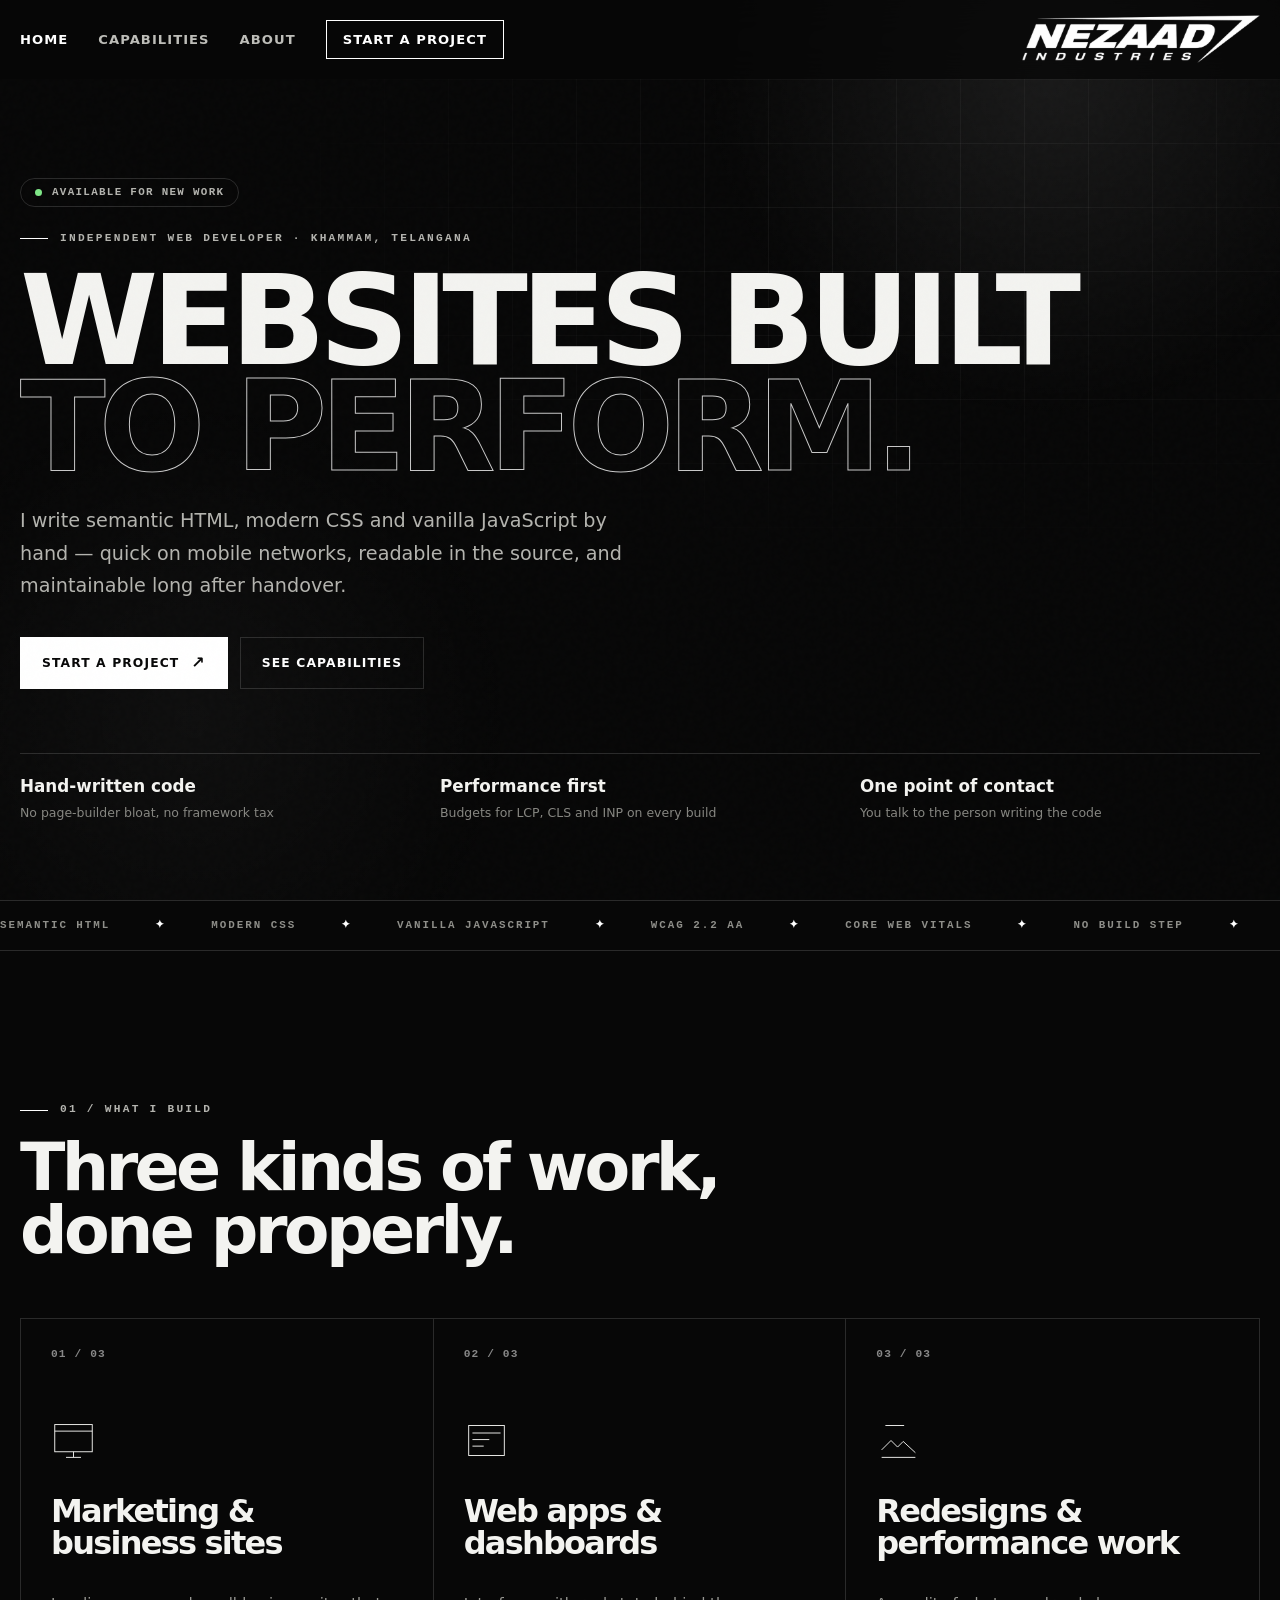
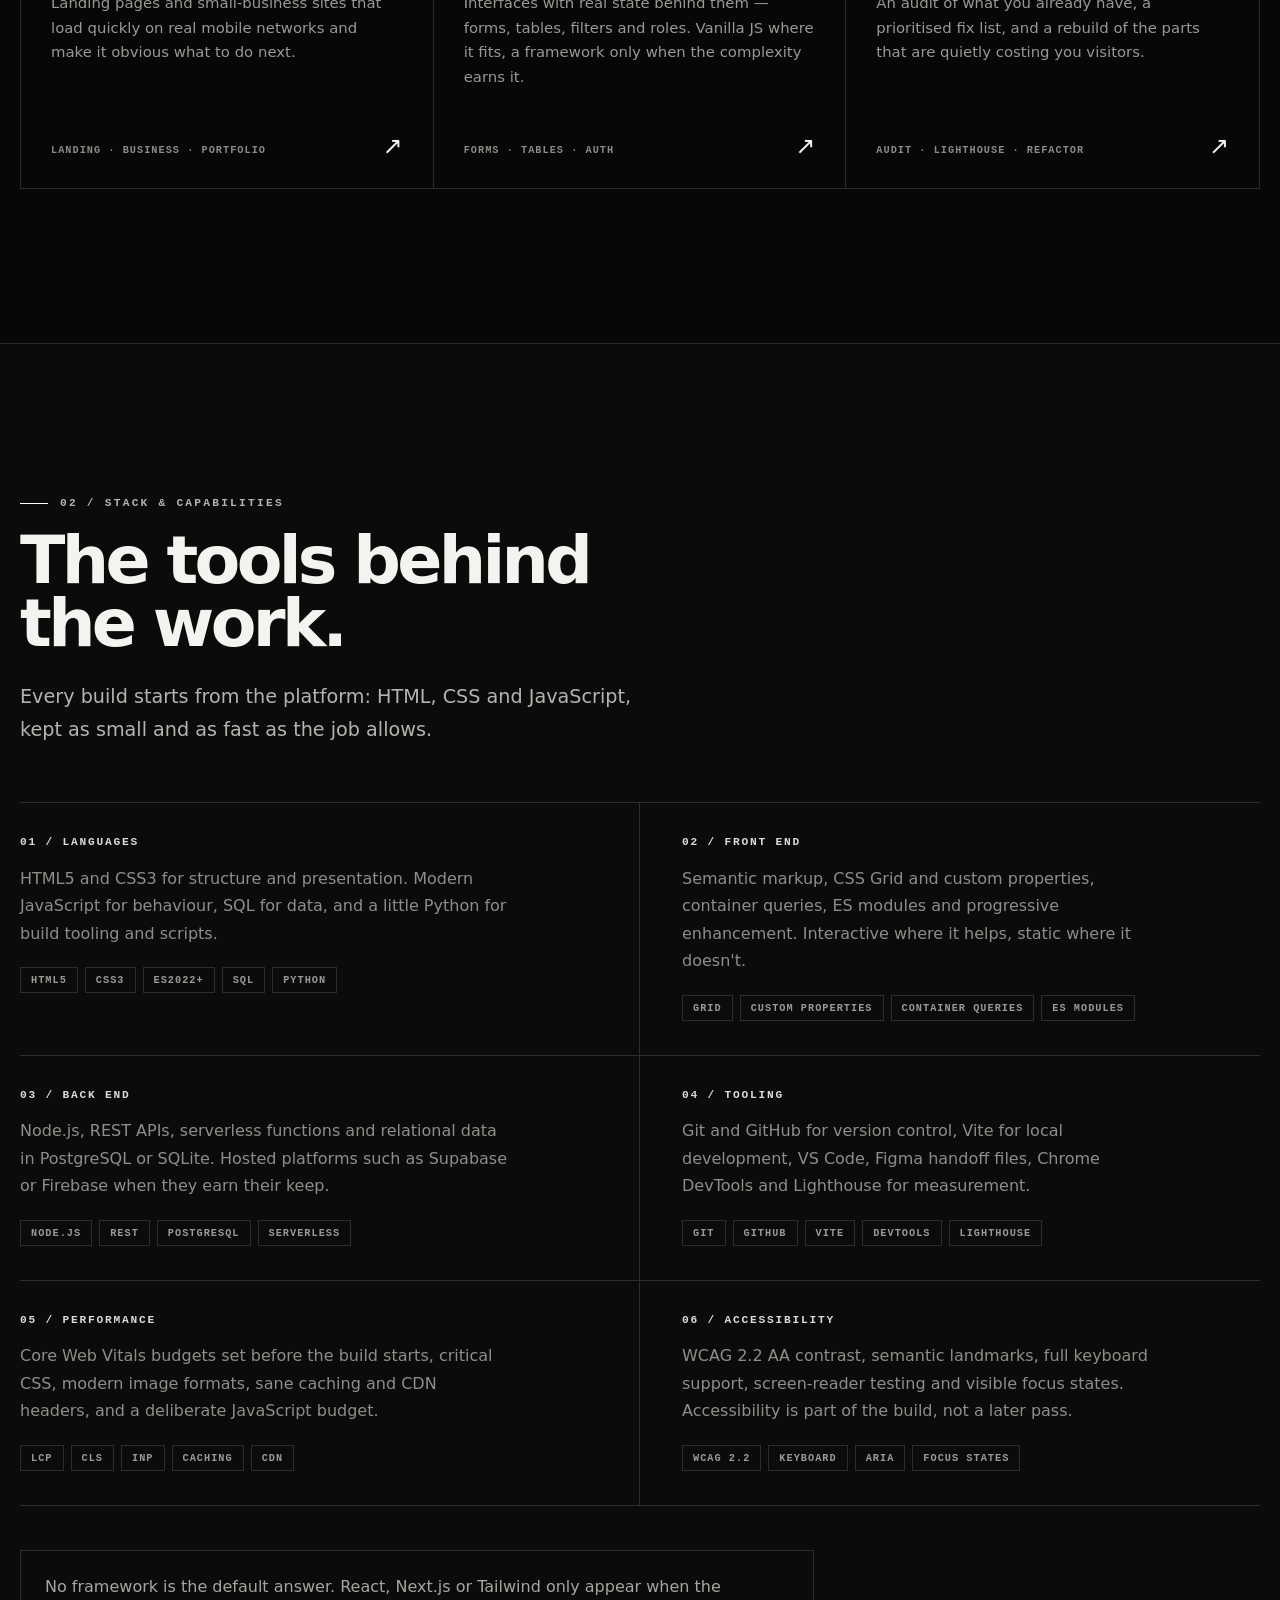
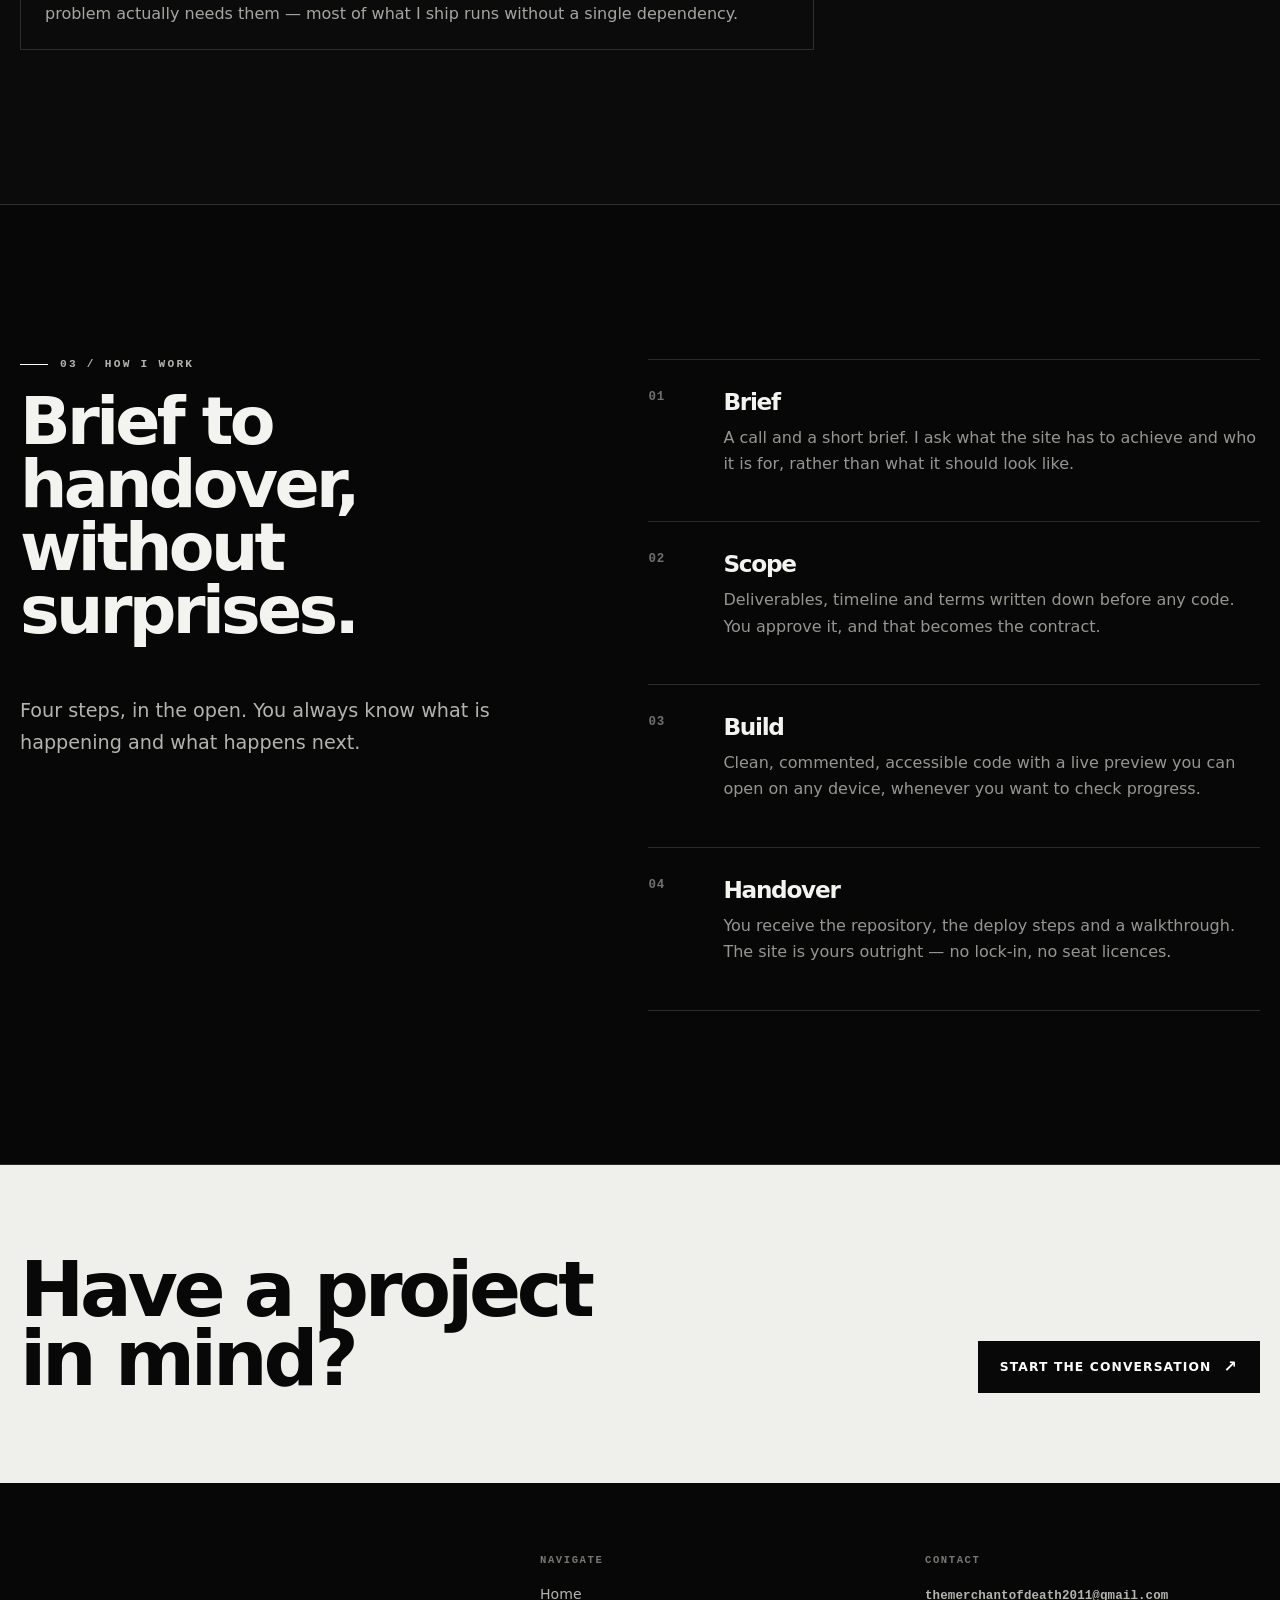
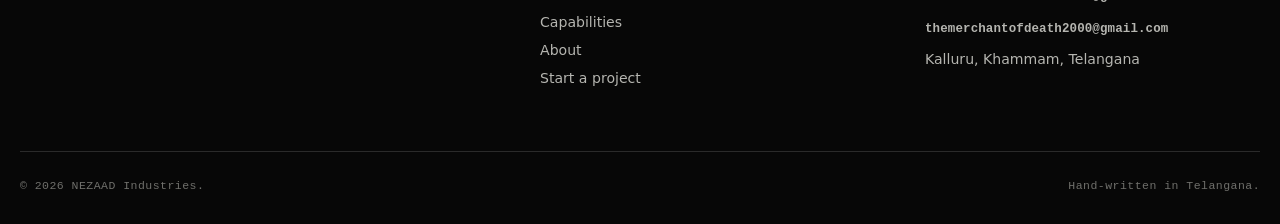
==== commit a787aef0: "Replace phone and WhatsApp contact with email Removes the WhatsApp link and both phone numbers from " ====
--- a/index.html
+++ b/index.html
@@ -129,7 +129,7 @@
 <footer class="footer"><div class="container">
   <div class="footer-top">
     <div><h3>Navigate</h3><div class="footer-links"><a href="index.html">Home</a><a href="capabilities.html">Capabilities</a><a href="about.html">About</a><a href="contact.html">Start a project</a></div></div>
-    <div><h3>Contact</h3><div class="footer-links"><a href="https://wa.me/918977206820" target="_blank" rel="noopener">WhatsApp: +91 89772 06820</a><a href="tel:+917702179089">Call: +91 77021 79089</a><a href="tel:+919849306820">Call: +91 98493 06820</a><span>Kalluru, Khammam, Telangana</span></div></div>
+    <div><h3>Contact</h3><div class="footer-links"><a class="mono-link" href="mailto:themerchantofdeath2011@gmail.com">themerchantofdeath2011@gmail.com</a><a class="mono-link" href="mailto:themerchantofdeath2000@gmail.com">themerchantofdeath2000@gmail.com</a><span>Kalluru, Khammam, Telangana</span></div></div>
   </div>
   <div class="footer-bottom"><span>© <span data-year></span> NEZAAD Industries.</span><span>Hand-written in Telangana.</span></div>
 </div></footer>
--- a/assets/styles.css
+++ b/assets/styles.css
@@ -226,6 +226,10 @@
 .footer-links { display: flex; flex-direction: column; gap: 12px; color: #b5b5b0; font-size: .88rem; }
 .footer-links a:hover { color: #fff; }
 .footer-bottom { display: flex; justify-content: space-between; gap: 20px; padding-top: 25px; border-top: 1px solid var(--line); color: #6f6f6b; font: 500 .72rem/1.6 var(--mono); letter-spacing: .04em; }
+
+/* Email links ------------------------------------------------------------- */
+.mono-link { font-family: var(--mono); font-size: .78rem; font-weight: 600; line-height: 1.65; letter-spacing: .01em; overflow-wrap: anywhere; }
+.contact-item .mono-link { font-size: .84rem; }
 
 /* Motion ------------------------------------------------------------------- */
 .reveal { opacity: 0; transform: translateY(24px); transition: opacity .7s ease, transform .7s ease; }
